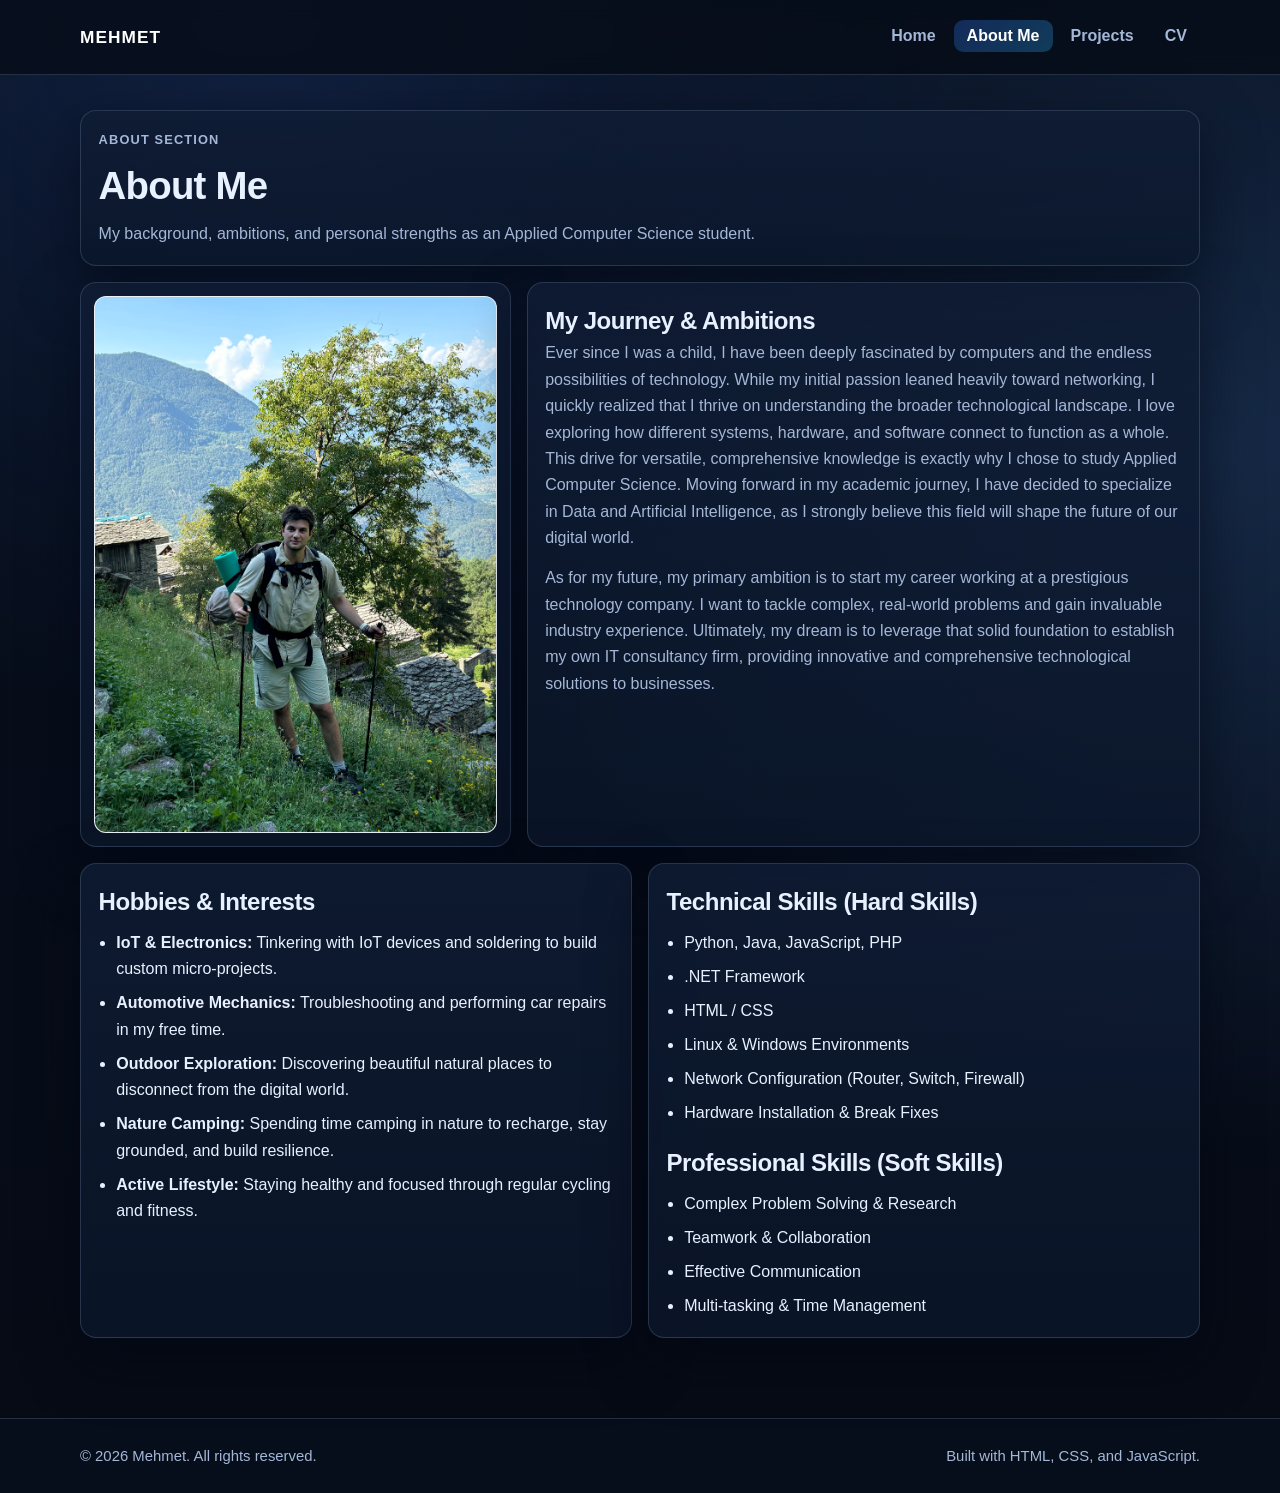
==== about.html @ eebfcbcb "additional project 2 added" ====
<!doctype html>
<html lang="en">
  <head>
    <meta charset="UTF-8" />
    <meta name="viewport" content="width=device-width, initial-scale=1.0" />
    <title>Mehmet | About Me</title>
    <meta name="description" content="About Mehmet, ambitions, hobbies, and skills." />
    <style>
      html,
      body {
        margin: 0;
        background: #060b16;
        color: #e8f1ff;
      }
    </style>
    <link rel="stylesheet" href="css/style.css" />
  </head>
  <body data-page="about">
    <header class="site-header">
      <nav class="nav container" aria-label="Primary navigation">
        <a class="brand" href="index.html">Mehmet</a>
        <button class="menu-toggle" type="button" aria-expanded="false" aria-controls="nav-links">
          Menu
        </button>
        <ul class="nav-links" id="nav-links">
          <li><a href="index.html">Home</a></li>
          <li><a class="active" href="about.html">About Me</a></li>
          <li><a href="projects.html">Projects</a></li>
          <li><a href="cv.html">CV</a></li>
        </ul>
      </nav>
    </header>

    <main class="container page-section">
      <section class="page-hero">
        <p class="section-kicker">About Section</p>
        <h1>About Me</h1>
        <p>
          My background, ambitions, and personal strengths as an Applied Computer Science student.
        </p>
      </section>

      <section class="about-layout">
        <div class="portrait-card">
          <img src="assets/images/test.png" alt="Professional portrait placeholder" />
        </div>
        <div class="story-card">
          <h2>My Journey & Ambitions</h2>
          <p>
            Ever since I was a child, I have been deeply fascinated by computers and the endless
            possibilities of technology. While my initial passion leaned heavily toward networking, I
            quickly realized that I thrive on understanding the broader technological landscape. I
            love exploring how different systems, hardware, and software connect to function as a
            whole. This drive for versatile, comprehensive knowledge is exactly why I chose to study
            Applied Computer Science. Moving forward in my academic journey, I have decided to
            specialize in Data and Artificial Intelligence, as I strongly believe this field will
            shape the future of our digital world.
          </p>
          <p>
            As for my future, my primary ambition is to start my career working at a prestigious
            technology company. I want to tackle complex, real-world problems and gain invaluable
            industry experience. Ultimately, my dream is to leverage that solid foundation to
            establish my own IT consultancy firm, providing innovative and comprehensive
            technological solutions to businesses.
          </p>
        </div>
      </section>

      <section class="split-grid">
        <article class="panel">
          <h2>Hobbies & Interests</h2>
          <ul class="clean-list">
            <li><strong>IoT & Electronics:</strong> Tinkering with IoT devices and soldering to build custom micro-projects.</li>
            <li><strong>Automotive Mechanics:</strong> Troubleshooting and performing car repairs in my free time.</li>
            <li><strong>Outdoor Exploration:</strong> Discovering beautiful natural places to disconnect from the digital world.</li>
            <li><strong>Nature Camping:</strong> Spending time camping in nature to recharge, stay grounded, and build resilience.</li>
            <li><strong>Active Lifestyle:</strong> Staying healthy and focused through regular cycling and fitness.</li>
          </ul>
        </article>

        <article class="panel">
          <h2>Technical Skills (Hard Skills)</h2>
          <ul class="clean-list">
            <li>Python, Java, JavaScript, PHP</li>
            <li>.NET Framework</li>
            <li>HTML / CSS</li>
            <li>Linux & Windows Environments</li>
            <li>Network Configuration (Router, Switch, Firewall)</li>
            <li>Hardware Installation & Break Fixes</li>
          </ul>
          <h2 class="subheading">Professional Skills (Soft Skills)</h2>
          <ul class="clean-list">
            <li>Complex Problem Solving & Research</li>
            <li>Teamwork & Collaboration</li>
            <li>Effective Communication</li>
            <li>Multi-tasking & Time Management</li>
          </ul>
        </article>
      </section>
    </main>

    <footer class="site-footer">
      <div class="container footer-content">
        <p>&copy; 2026 Mehmet. All rights reserved.</p>
        <p>Built with HTML, CSS, and JavaScript.</p>
      </div>
    </footer>

    <script src="js/script.js"></script>
  </body>
</html>
---- css/style.css ----
:root {
  --bg: #060b16;
  --bg-soft: #0a1326;
  --surface: #0e1a33;
  --surface-alt: #132747;
  --surface-elevated: #162d54;
  --text: #e8f1ff;
  --muted: #a5b7d7;
  --primary: #70a7ff;
  --primary-strong: #4d88eb;
  --secondary: #73d4ff;
  --line: #9fb7dd33;
  --line-strong: #b6cbeb5c;
  --shadow: 0 22px 56px #02071399;
}

* {
  box-sizing: border-box;
}

html,
body {
  margin: 0;
  padding: 0;
}

body {
  min-height: 100vh;
  font-family: "Segoe UI", "Inter", "SF Pro Text", Arial, sans-serif;
  color: var(--text);
  background-color: #060b16;
  background-image:
    radial-gradient(circle at 20% 0%, #1d387070 0%, transparent 40%),
    radial-gradient(circle at 95% 30%, #2b4f826b 0%, transparent 44%),
    linear-gradient(180deg, #070f1d 0%, var(--bg) 100%);
  line-height: 1.65;
  overflow-x: hidden;
  position: relative;
}

body::before {
  content: "";
  position: fixed;
  inset: 0;
  background-image:
    linear-gradient(#8dabd90c 1px, transparent 1px),
    linear-gradient(90deg, #8dabd90c 1px, transparent 1px);
  background-size: 48px 48px;
  pointer-events: none;
  z-index: -2;
}

body::after {
  content: "";
  position: fixed;
  width: 46vw;
  aspect-ratio: 1;
  border-radius: 999px;
  left: -20vw;
  bottom: -28vw;
  background: radial-gradient(circle, #4f8fe850 0%, transparent 72%);
  filter: blur(28px);
  z-index: -1;
  pointer-events: none;
  animation: slowPulse 8s ease-in-out infinite alternate;
}

h1,
h2,
h3,
h4 {
  font-family: "Segoe UI", "Inter", "SF Pro Display", Arial, sans-serif;
  letter-spacing: -0.02em;
  margin: 0;
}

p {
  margin: 0;
}

img {
  max-width: 100%;
  display: block;
}

.container {
  width: min(1120px, 92vw);
  margin: 0 auto;
}

.site-header {
  position: sticky;
  top: 0;
  z-index: 100;
  border-bottom: 1px solid var(--line);
  background: #060b16bf;
  backdrop-filter: blur(10px);
}

.nav {
  min-height: 74px;
  display: flex;
  align-items: center;
  justify-content: space-between;
  gap: 1rem;
}

.brand {
  text-decoration: none;
  color: #fff;
  font-weight: 800;
  font-size: 1.08rem;
  letter-spacing: 0.06em;
  text-transform: uppercase;
}

.menu-toggle {
  display: none;
  border: 1px solid var(--line-strong);
  background: #0d1a31;
  color: var(--text);
  border-radius: 0.7rem;
  padding: 0.45rem 0.75rem;
  cursor: pointer;
  font-family: inherit;
}

.nav-links {
  display: flex;
  align-items: center;
  list-style: none;
  margin: 0;
  padding: 0;
  gap: 0.3rem;
}

.nav-links a {
  text-decoration: none;
  color: var(--muted);
  padding: 0.46rem 0.82rem;
  border-radius: 0.6rem;
  font-weight: 600;
  transition: color 0.2s ease, background 0.2s ease, transform 0.2s ease;
}

.nav-links a:hover,
.nav-links a:focus-visible,
.nav-links a.active {
  color: #fff;
  background: linear-gradient(135deg, #204b9f7a, #2178ad6e);
  transform: translateY(-1px);
}

.nav-switch {
  width: 2.8rem;
  height: 1.6rem;
  border-radius: 999px;
  background: #1e2e48;
  border: 1px solid #3a5070;
  flex-shrink: 0;
  position: relative;
  cursor: pointer;
}

.nav-switch span {
  position: absolute;
  top: 50%;
  left: 4px;
  transform: translateY(-50%);
  width: 1.1rem;
  height: 1.1rem;
  border-radius: 50%;
  background: #6a8ab0;
}

.hero {
  height: calc(100svh - 74px);
  min-height: calc(100svh - 74px);
  padding: 2.2rem 0 1.4rem;
  display: grid;
  grid-template-columns: minmax(0, 1fr) minmax(0, 1fr);
  gap: 2rem;
  align-items: center;
}

.eyebrow {
  display: inline-block;
  margin: 0 0 0.5rem;
  font-size: clamp(1.6rem, 3vw, 2.8rem);
  letter-spacing: -0.01em;
  font-family: "Segoe UI", "Inter", "SF Pro Display", Arial, sans-serif;
  font-weight: 700;
  color: #d9e6ff;
}

.hero-im {
  margin: 0.4rem 0 0.2rem;
  font-size: clamp(1rem, 1.5vw, 1.4rem);
  color: #d9e6ff;
  font-weight: 500;
}

.hero-title {
  margin: 0;
  max-width: 18ch;
  font-size: clamp(2.4rem, 5vw, 4.8rem);
  line-height: 1.05;
  color: #edf4ff;
}

.hero-tagline {
  margin-top: 0.6rem;
  color: #bdcbe5;
  font-style: italic;
  font-size: clamp(1.02rem, 1.55vw, 1.48rem);
}

.hero-intro {
  max-width: 56ch;
  color: var(--muted);
  font-size: clamp(0.96rem, 1vw, 1.02rem);
  margin-top: 0.92rem;
}

.hero-actions {
  display: flex;
  align-items: center;
  gap: 0.7rem;
  margin-top: 1.25rem;
  flex-wrap: wrap;
}

.btn {
  display: inline-block;
  text-decoration: none;
  border-radius: 999px;
  padding: 0.74rem 1.2rem;
  font-weight: 800;
  background: linear-gradient(120deg, #1d4b86, var(--primary-strong));
  color: #fff;
  border: 1px solid #7ca7f54d;
  transition: transform 0.2s ease, box-shadow 0.2s ease, background 0.2s ease;
}

.btn:hover {
  transform: translateY(-2px);
  box-shadow: 0 14px 28px #123a7b63;
}

.btn-ghost {
  background: #1a2433a3;
  color: #cfe0ff;
  border-color: #8ea4c950;
}

.hero-media {
  position: relative;
  min-height: 470px;
  display: grid;
  place-items: center;
}

.hero-circle-wrap {
  display: grid;
  place-items: center;
  gap: 1.3rem;
}

.hero-circle {
  width: min(32vw, 420px);
  aspect-ratio: 1;
  border-radius: 50%;
  background: #d8dce3;
  display: grid;
  place-items: center;
  overflow: hidden;
  box-shadow: 0 24px 54px #0207138a;
  border: 1px solid #dfe8f550;
}

.hero-portrait {
  width: 100%;
  height: 100%;
  object-fit: cover;
  object-position: center center;
  border-radius: 50%;
  filter: grayscale(1) contrast(1.05);
}

.hero-socials {
  display: flex;
  flex-wrap: wrap;
  justify-content: center;
  gap: 0.52rem;
}

.social-btn {
  width: 2.7rem;
  height: 2.7rem;
  border-radius: 50%;
  border: 1px solid #a4bddf66;
  display: grid;
  place-items: center;
  text-decoration: none;
  color: #f2f6ff;
  font-weight: 700;
  text-transform: lowercase;
  background: #101e34cc;
  transition: transform 0.2s ease, border-color 0.2s ease, background 0.2s ease;
}

.social-btn:hover {
  transform: translateY(-2px);
  border-color: #d2e3ff;
  background: #163058;
}

.showcase-card {
  width: min(100%, 560px);
  padding: 1.1rem;
  border-radius: 1.2rem;
  border: 1px solid var(--line-strong);
  background: linear-gradient(150deg, #152b4d 0%, #11223f 45%, #0c1a33 100%);
  box-shadow: var(--shadow);
  position: relative;
  overflow: hidden;
}

.showcase-card::after {
  content: "";
  position: absolute;
  width: 220px;
  height: 220px;
  right: -80px;
  top: -90px;
  border-radius: 999px;
  background: radial-gradient(circle, #74b8ff4f 0%, transparent 72%);
  pointer-events: none;
}

.showcase-top {
  display: grid;
  grid-template-columns: 112px 1fr;
  gap: 0.85rem;
  align-items: center;
}

.showcase-avatar {
  width: 112px;
  height: 112px;
  object-fit: cover;
  border-radius: 0.85rem;
  border: 1px solid var(--line-strong);
}

.mini-label {
  font-size: 0.76rem;
  text-transform: uppercase;
  letter-spacing: 0.08em;
  color: #9bc0ff;
  font-weight: 700;
}

.showcase-top h2 {
  font-size: clamp(1.25rem, 2.2vw, 1.8rem);
}

.showcase-meta {
  color: #9fb8da;
  font-size: 0.92rem;
}

.showcase-copy {
  color: var(--muted);
  margin-top: 0.9rem;
}

.tech-pills {
  display: flex;
  flex-wrap: wrap;
  gap: 0.45rem;
  margin-top: 0.9rem;
}

.tech-pill {
  border: 1px solid var(--line-strong);
  border-radius: 999px;
  padding: 0.3rem 0.62rem;
  background: #0e1f3b;
  font-size: 0.85rem;
  color: #d5e5ff;
}

.floating-note {
  position: absolute;
  border-radius: 999px;
  padding: 0.35rem 0.7rem;
  border: 1px solid var(--line-strong);
  background: #11203acf;
  color: #c8defe;
  font-size: 0.82rem;
  backdrop-filter: blur(6px);
}

.note-a {
  top: 11%;
  left: -2%;
  animation: floatA 5s ease-in-out infinite;
}

.note-b {
  right: 2%;
  bottom: 19%;
  animation: floatB 4.5s ease-in-out infinite;
}

.note-c {
  left: 14%;
  bottom: 5%;
  animation: floatC 6s ease-in-out infinite;
}

.quick-info,
.split-grid {
  display: grid;
  grid-template-columns: repeat(2, minmax(0, 1fr));
  gap: 1rem;
  margin-bottom: 2rem;
}

.page-section {
  padding: 2.2rem 0 3rem;
}

.page-hero,
.panel,
.project-tile,
.project-detail,
.portrait-card,
.story-card,
.cv-frame-wrap {
  border: 1px solid var(--line);
  border-radius: 1rem;
  background: linear-gradient(180deg, #0f1c34d9 0%, #0b172bc4 100%);
  box-shadow: var(--shadow);
}

.page-hero,
.panel,
.project-tile,
.project-detail,
.story-card {
  padding: 1.1rem;
}

.page-hero {
  margin-bottom: 1rem;
}

.page-hero h1 {
  font-size: clamp(1.9rem, 3vw, 2.7rem);
  margin: 0.25rem 0;
}

.section-kicker {
  margin: 0;
  color: #92bcff;
  font-size: 0.8rem;
  text-transform: uppercase;
  letter-spacing: 0.09em;
  font-weight: 700;
}

.page-hero p,
.panel p,
.story-card p,
.project-tile p,
.project-detail p {
  color: var(--muted);
}

.story-card p + p {
  margin-top: 0.85rem;
}

.about-layout {
  display: grid;
  grid-template-columns: 0.78fr 1.22fr;
  gap: 1rem;
  margin-bottom: 1rem;
}

.portrait-card {
  padding: 0.8rem;
}

.portrait-card img {
  border-radius: 0.75rem;
  border: 1px solid var(--line);
  background: #fff;
}

.clean-list {
  margin: 0.55rem 0 0;
  padding-left: 1.1rem;
}

.clean-list li + li {
  margin-top: 0.48rem;
}

.chip-wrap {
  display: flex;
  flex-wrap: wrap;
  gap: 0.45rem;
}

.chip {
  border-radius: 999px;
  border: 1px solid var(--line-strong);
  padding: 0.34rem 0.68rem;
  font-size: 0.88rem;
  color: #d6e6ff;
  background: #0f1e38;
}

.subheading {
  margin-top: 1rem;
  margin-bottom: 0.5rem;
}

.projects-grid {
  display: grid;
  grid-template-columns: repeat(2, minmax(0, 1fr));
  gap: 0.9rem;
}

.project-tile {
  display: block;
  text-align: left;
  cursor: pointer;
  font-family: inherit;
  color: var(--text);
  text-decoration: none;
  position: relative;
  overflow: hidden;
  transition: transform 0.24s ease, border-color 0.24s ease;
}

.project-tile::after {
  content: "";
  position: absolute;
  width: 180px;
  height: 180px;
  border-radius: 50%;
  right: -60px;
  top: -80px;
  background: radial-gradient(circle, #6faaff3b 0%, transparent 70%);
}

.project-tile:hover {
  transform: translateY(-3px);
  border-color: #7daefa8f;
}

.project-tile h2 {
  margin: 0.35rem 0 0.3rem;
}

.tile-kicker {
  font-size: 0.75rem;
  text-transform: uppercase;
  letter-spacing: 0.08em;
  color: #9fc3ff;
  font-weight: 700;
}

.detail-host {
  margin-top: 1rem;
}

.detail-head {
  display: flex;
  align-items: center;
  justify-content: space-between;
  gap: 0.8rem;
}

.close-btn {
  border: 1px solid var(--line-strong);
  background: #0f1f3a;
  color: var(--text);
  border-radius: 0.64rem;
  padding: 0.42rem 0.74rem;
  cursor: pointer;
}

.detail-media {
  display: grid;
  grid-template-columns: repeat(2, minmax(0, 1fr));
  gap: 0.8rem;
  margin: 0.85rem 0;
}

.detail-media img {
  width: 100%;
  height: auto;
  border-radius: 0.75rem;
  border: 1px solid #d7dfeb;
  background: #fff;
}

.diagram-grid {
  display: grid;
  grid-template-columns: repeat(2, minmax(0, 1fr));
  gap: 0.9rem;
  margin-top: 0.85rem;
}

.diagram-card {
  margin: 0;
  padding: 0.6rem;
  border: 1px solid var(--line);
  border-radius: 0.9rem;
  background: linear-gradient(180deg, #101d35 0%, #0a162b 100%);
}

.diagram-card figcaption {
  font-size: 0.86rem;
  color: #bcd2f2;
  margin-bottom: 0.5rem;
}

.diagram-link {
  display: block;
  position: relative;
  overflow: hidden;
  background: #ffffff;
  border: 1px solid #c9d5e7;
  border-radius: 0.72rem;
  text-decoration: none;
  transition: transform 0.2s ease, box-shadow 0.2s ease;
}

.diagram-link img {
  width: 100%;
  height: 100%;
  object-fit: contain;
  object-position: top center;
  background: #fff;
}

.diagram-link-tall {
  height: min(62vh, 760px);
}

.diagram-link-wide {
  height: min(36vh, 420px);
}

.diagram-zoom {
  position: absolute;
  right: 0.5rem;
  bottom: 0.5rem;
  font-size: 0.76rem;
  color: #ecf3ff;
  background: #0f2345d1;
  border: 1px solid #7ca1d857;
  border-radius: 999px;
  padding: 0.24rem 0.56rem;
}

.diagram-link:hover {
  transform: translateY(-2px);
  box-shadow: 0 12px 24px #0a1a3050;
}

.embed-placeholder {
  border: 1px dashed var(--line-strong);
  border-radius: 0.75rem;
  min-height: 190px;
  display: grid;
  place-items: center;
  text-align: center;
  padding: 0.7rem;
  color: var(--muted);
  background: #0c1930;
}

.cv-frame-wrap {
  margin-top: 1rem;
  padding: 0.65rem;
}

.cv-frame {
  width: 100%;
  min-height: 74vh;
  border-radius: 0.8rem;
  border: 1px solid var(--line);
  background: #fff;
}

.site-footer {
  border-top: 1px solid var(--line);
  background: #070f1dd8;
}

.footer-content {
  min-height: 74px;
  display: flex;
  align-items: center;
  justify-content: space-between;
  gap: 1rem;
}

.footer-content p {
  color: var(--muted);
  font-size: 0.93rem;
  margin: 0;
}

.reveal {
  opacity: 0;
  transform: translateY(16px);
}

.reveal.is-visible {
  opacity: 1;
  transform: translateY(0);
  transition: opacity 0.65s ease, transform 0.65s ease;
}

@keyframes floatA {
  0%,
  100% {
    transform: translateY(0);
  }
  50% {
    transform: translateY(-12px);
  }
}

@keyframes floatB {
  0%,
  100% {
    transform: translateY(0);
  }
  50% {
    transform: translateY(10px);
  }
}

@keyframes floatC {
  0%,
  100% {
    transform: translateX(0);
  }
  50% {
    transform: translateX(8px);
  }
}

@keyframes slowPulse {
  0% {
    transform: scale(1);
  }
  100% {
    transform: scale(1.1);
  }
}

@media (max-width: 980px) {
  .hero,
  .quick-info,
  .split-grid,
  .about-layout,
  .projects-grid,
  .detail-media {
    grid-template-columns: 1fr;
  }

  .hero {
    min-height: auto;
    height: auto;
    padding-top: 2.8rem;
    gap: 1.1rem;
  }

  .hero-media {
    min-height: 420px;
  }

  .hero-title {
    font-size: clamp(2.4rem, 9vw, 4rem);
  }

  .hero-circle {
    width: min(65vw, 380px);
  }

  .floating-note {
    font-size: 0.76rem;
  }

  .menu-toggle {
    display: inline-block;
  }

  .nav-links {
    position: absolute;
    top: 74px;
    left: 0;
    right: 0;
    padding: 0.6rem 4vw 0.9rem;
    background: #091226f7;
    border-bottom: 1px solid var(--line);
    flex-direction: column;
    align-items: flex-start;
    display: none;
  }

  .nav-links.open {
    display: flex;
  }

  .footer-content {
    text-align: center;
    flex-direction: column;
    justify-content: center;
    padding: 0.75rem 0;
  }

  .diagram-grid {
    grid-template-columns: 1fr;
  }

  .diagram-link-tall {
    height: min(58vh, 640px);
  }

  .diagram-link-wide {
    height: min(42vh, 360px);
  }
}

@media (max-width: 560px) {
  .eyebrow {
    font-size: clamp(1.22rem, 7vw, 1.8rem);
  }

  .hero-title {
    font-size: clamp(2rem, 11vw, 3.5rem);
  }

  .hero-circle {
    width: min(75vw, 300px);
  }

  .social-btn {
    width: 2.8rem;
    height: 2.8rem;
  }

  .floating-note {
    display: none;
  }
}

@media (prefers-reduced-motion: reduce) {
  *,
  *::before,
  *::after {
    animation: none !important;
    transition: none !important;
    scroll-behavior: auto !important;
  }
}
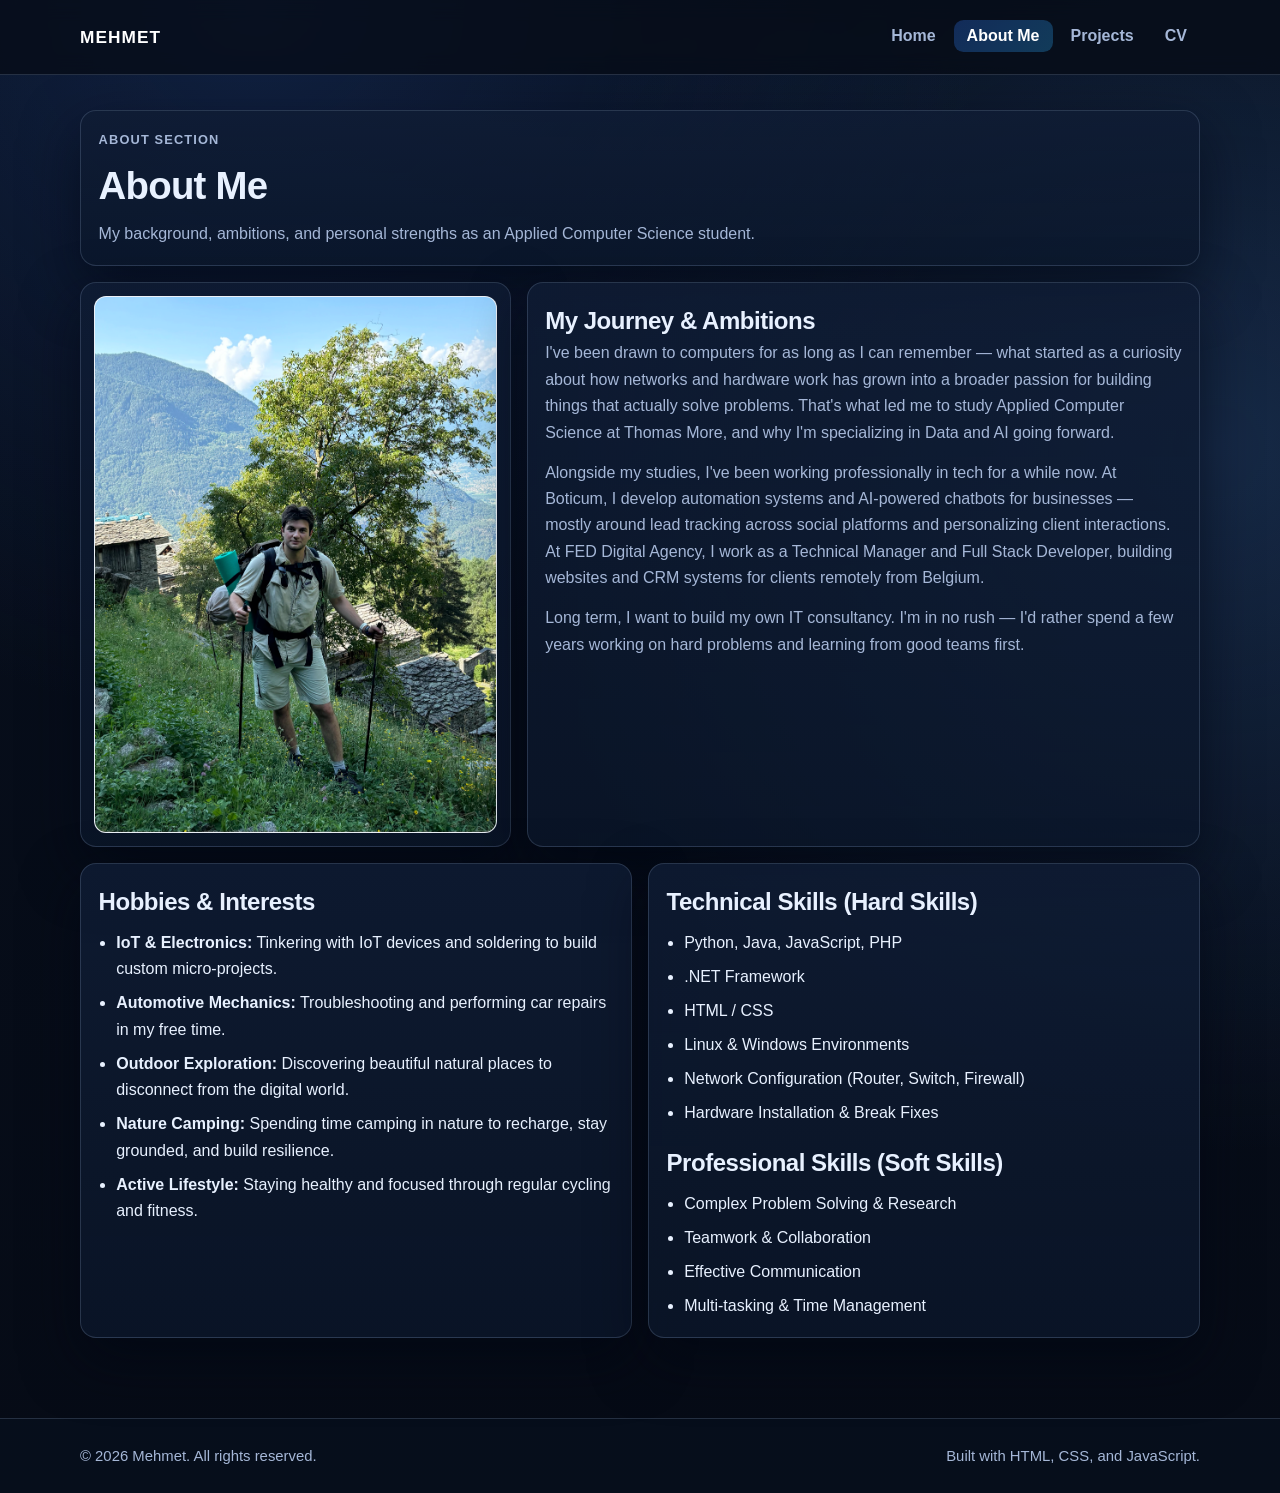
==== commit 68328338: "about me updated" ====
--- a/about.html
+++ b/about.html
@@ -47,21 +47,21 @@
         <div class="story-card">
           <h2>My Journey & Ambitions</h2>
           <p>
-            Ever since I was a child, I have been deeply fascinated by computers and the endless
-            possibilities of technology. While my initial passion leaned heavily toward networking, I
-            quickly realized that I thrive on understanding the broader technological landscape. I
-            love exploring how different systems, hardware, and software connect to function as a
-            whole. This drive for versatile, comprehensive knowledge is exactly why I chose to study
-            Applied Computer Science. Moving forward in my academic journey, I have decided to
-            specialize in Data and Artificial Intelligence, as I strongly believe this field will
-            shape the future of our digital world.
+            I've been drawn to computers for as long as I can remember — what started as a curiosity
+            about how networks and hardware work has grown into a broader passion for building things
+            that actually solve problems. That's what led me to study Applied Computer Science at
+            Thomas More, and why I'm specializing in Data and AI going forward.
           </p>
           <p>
-            As for my future, my primary ambition is to start my career working at a prestigious
-            technology company. I want to tackle complex, real-world problems and gain invaluable
-            industry experience. Ultimately, my dream is to leverage that solid foundation to
-            establish my own IT consultancy firm, providing innovative and comprehensive
-            technological solutions to businesses.
+            Alongside my studies, I've been working professionally in tech for a while now. At
+            Boticum, I develop automation systems and AI-powered chatbots for businesses — mostly
+            around lead tracking across social platforms and personalizing client interactions. At
+            FED Digital Agency, I work as a Technical Manager and Full Stack Developer, building
+            websites and CRM systems for clients remotely from Belgium.
+          </p>
+          <p>
+            Long term, I want to build my own IT consultancy. I'm in no rush — I'd rather spend a
+            few years working on hard problems and learning from good teams first.
           </p>
         </div>
       </section>
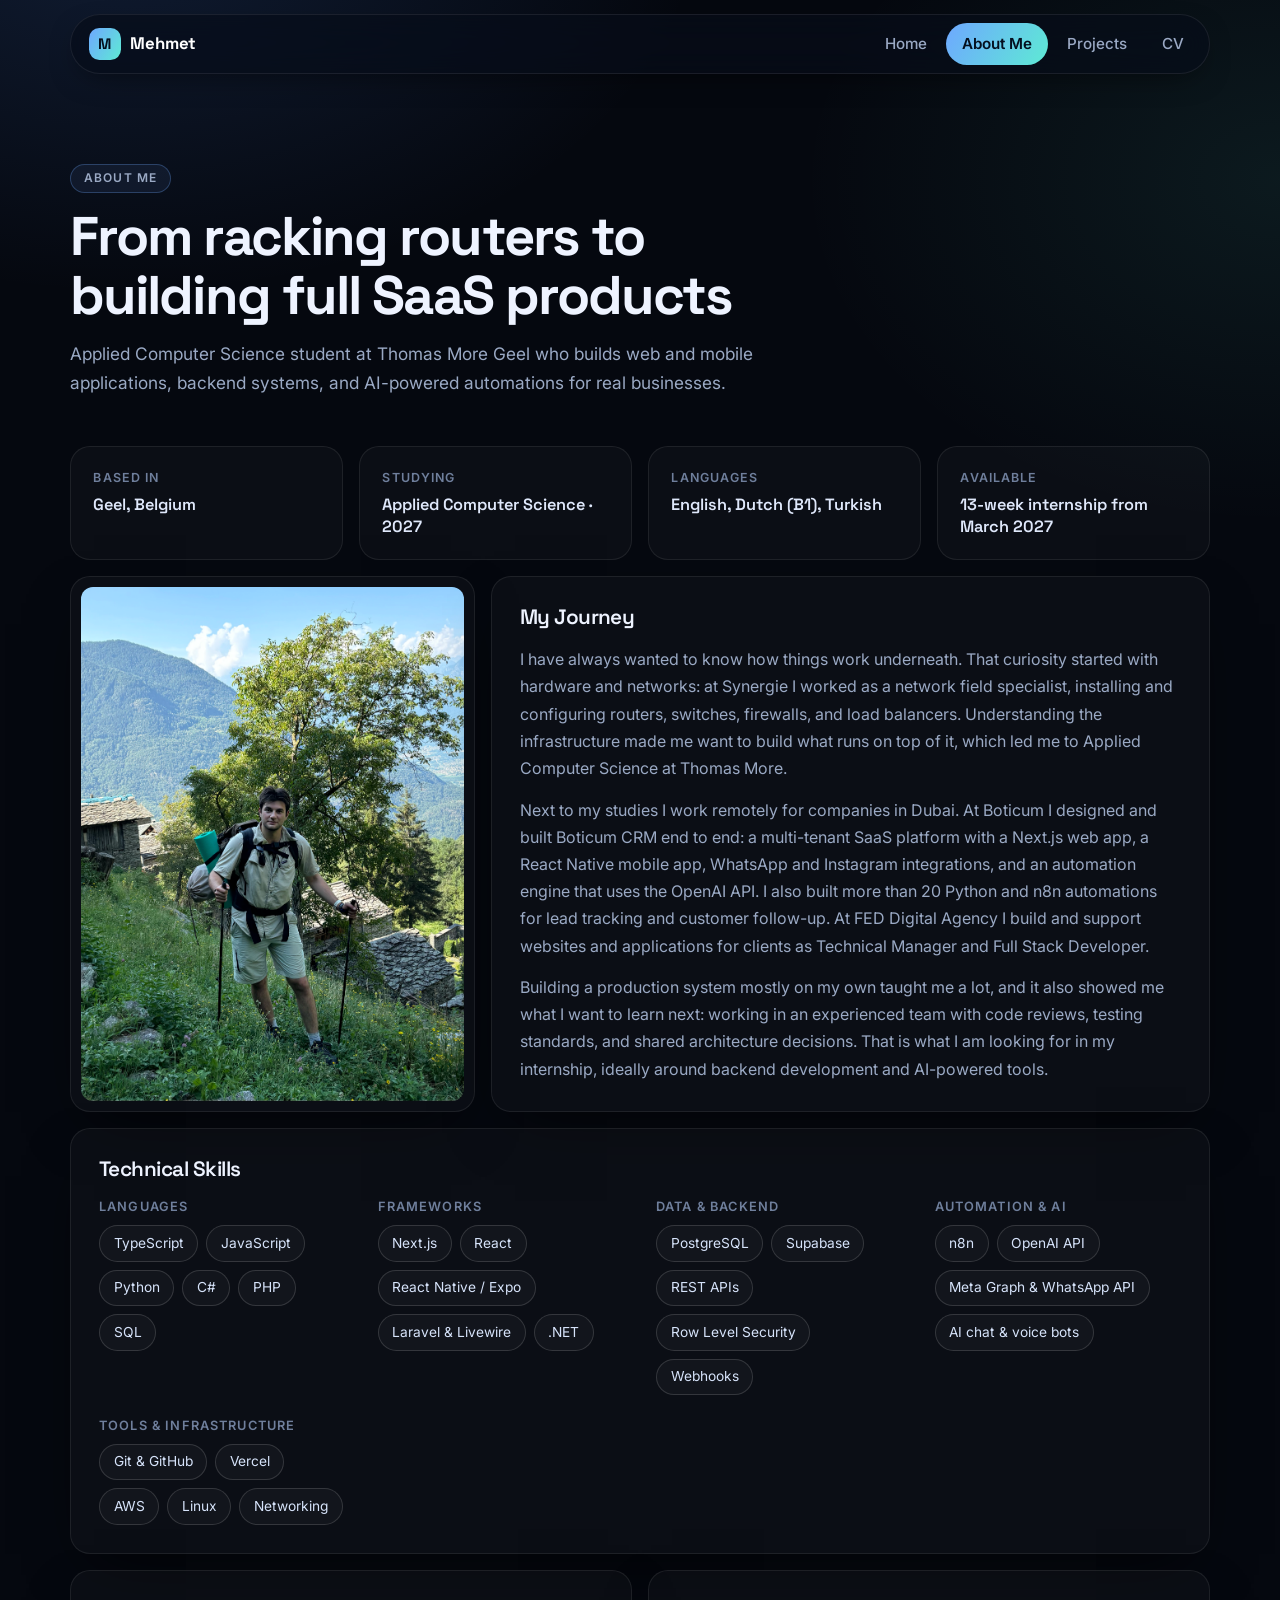
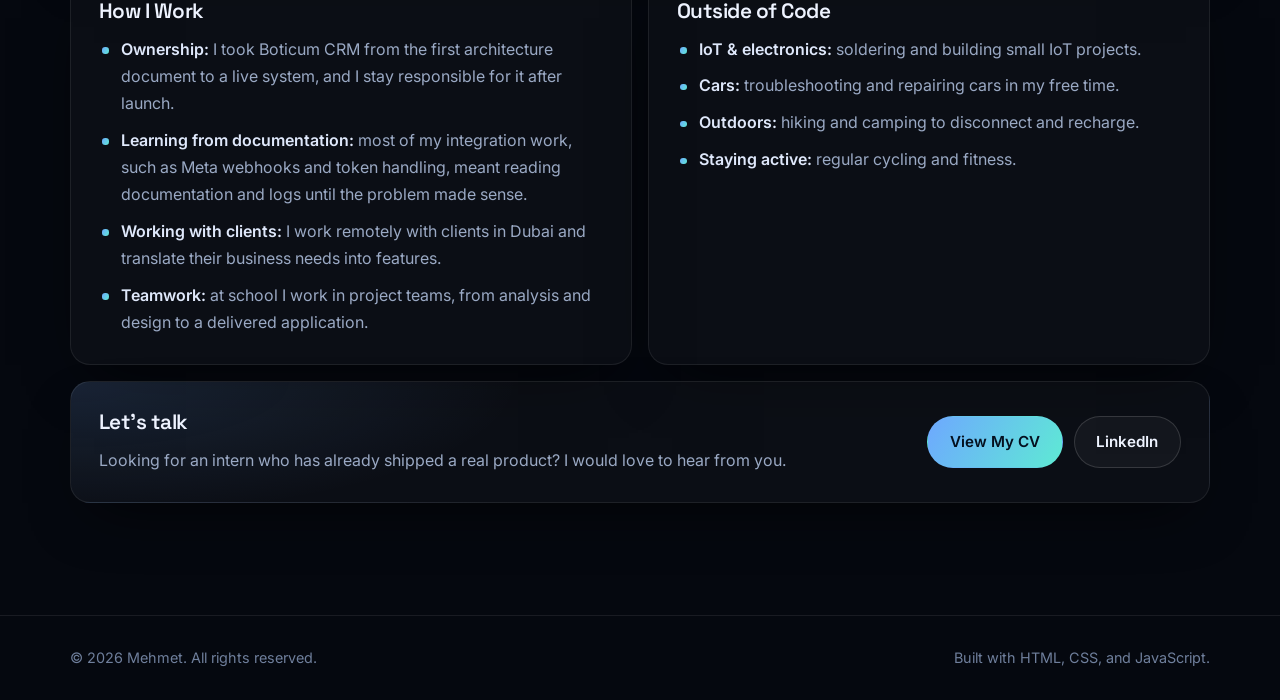
==== commit f8c61f1b: "Modernize site design, rewrite About and Home copy, update CV Co-Authored-By: Claude Opus 5.5 <norep" ====
--- a/about.html
+++ b/about.html
@@ -4,7 +4,7 @@
     <meta charset="UTF-8" />
     <meta name="viewport" content="width=device-width, initial-scale=1.0" />
     <title>Mehmet | About Me</title>
-    <meta name="description" content="About Mehmet, ambitions, hobbies, and skills." />
+    <meta name="description" content="About Mehmet Görmez: background, work experience, technical skills, and what I am looking for in an internship." />
     <style>
       html,
       body {
@@ -13,6 +13,12 @@
         color: #e8f1ff;
       }
     </style>
+    <link rel="preconnect" href="https://fonts.googleapis.com" />
+    <link rel="preconnect" href="https://fonts.gstatic.com" crossorigin />
+    <link
+      rel="stylesheet"
+      href="https://fonts.googleapis.com/css2?family=Inter:wght@400;500;600;700&family=Space+Grotesk:wght@500;600;700&display=swap"
+    />
     <link rel="stylesheet" href="css/style.css" />
   </head>
   <body data-page="about">
@@ -33,69 +39,159 @@
 
     <main class="container page-section">
       <section class="page-hero">
-        <p class="section-kicker">About Section</p>
-        <h1>About Me</h1>
+        <p class="section-kicker">About Me</p>
+        <h1>From racking routers to building full SaaS products</h1>
         <p>
-          My background, ambitions, and personal strengths as an Applied Computer Science student.
+          Applied Computer Science student at Thomas More Geel who builds web and mobile
+          applications, backend systems, and AI-powered automations for real businesses.
         </p>
+      </section>
+
+      <section class="fact-grid" aria-label="At a glance">
+        <div class="fact"><span>Based in</span><strong>Geel, Belgium</strong></div>
+        <div class="fact"><span>Studying</span><strong>Applied Computer Science · 2027</strong></div>
+        <div class="fact"><span>Languages</span><strong>English, Dutch (B1), Turkish</strong></div>
+        <div class="fact"><span>Available</span><strong>13-week internship from March 2027</strong></div>
       </section>
 
       <section class="about-layout">
         <div class="portrait-card">
-          <img src="assets/images/test.png" alt="Professional portrait placeholder" />
+          <img src="assets/images/test.png" alt="Mehmet Görmez hiking in the mountains" />
         </div>
         <div class="story-card">
-          <h2>My Journey & Ambitions</h2>
+          <h2>My Journey</h2>
           <p>
-            I've been drawn to computers for as long as I can remember — what started as a curiosity
-            about how networks and hardware work has grown into a broader passion for building things
-            that actually solve problems. That's what led me to study Applied Computer Science at
-            Thomas More, and why I'm specializing in Data and AI going forward.
+            I have always wanted to know how things work underneath. That curiosity started with
+            hardware and networks: at Synergie I worked as a network field specialist, installing
+            and configuring routers, switches, firewalls, and load balancers. Understanding the
+            infrastructure made me want to build what runs on top of it, which led me to Applied
+            Computer Science at Thomas More.
           </p>
           <p>
-            Alongside my studies, I've been working professionally in tech for a while now. At
-            Boticum, I develop automation systems and AI-powered chatbots for businesses — mostly
-            around lead tracking across social platforms and personalizing client interactions. At
-            FED Digital Agency, I work as a Technical Manager and Full Stack Developer, building
-            websites and CRM systems for clients remotely from Belgium.
+            Next to my studies I work remotely for companies in Dubai. At Boticum I designed and
+            built Boticum CRM end to end: a multi-tenant SaaS platform with a Next.js web app, a
+            React Native mobile app, WhatsApp and Instagram integrations, and an automation engine
+            that uses the OpenAI API. I also built more than 20 Python and n8n automations for lead
+            tracking and customer follow-up. At FED Digital Agency I build and support websites and
+            applications for clients as Technical Manager and Full Stack Developer.
           </p>
           <p>
-            Long term, I want to build my own IT consultancy. I'm in no rush — I'd rather spend a
-            few years working on hard problems and learning from good teams first.
+            Building a production system mostly on my own taught me a lot, and it also showed me
+            what I want to learn next: working in an experienced team with code reviews, testing
+            standards, and shared architecture decisions. That is what I am looking for in my
+            internship, ideally around backend development and AI-powered tools.
           </p>
+        </div>
+      </section>
+
+      <section class="panel">
+        <h2>Technical Skills</h2>
+        <div class="skill-groups">
+          <div>
+            <h3>Languages</h3>
+            <div class="chip-wrap">
+              <span class="chip">TypeScript</span>
+              <span class="chip">JavaScript</span>
+              <span class="chip">Python</span>
+              <span class="chip">C#</span>
+              <span class="chip">PHP</span>
+              <span class="chip">SQL</span>
+            </div>
+          </div>
+          <div>
+            <h3>Frameworks</h3>
+            <div class="chip-wrap">
+              <span class="chip">Next.js</span>
+              <span class="chip">React</span>
+              <span class="chip">React Native / Expo</span>
+              <span class="chip">Laravel &amp; Livewire</span>
+              <span class="chip">.NET</span>
+            </div>
+          </div>
+          <div>
+            <h3>Data &amp; Backend</h3>
+            <div class="chip-wrap">
+              <span class="chip">PostgreSQL</span>
+              <span class="chip">Supabase</span>
+              <span class="chip">REST APIs</span>
+              <span class="chip">Row Level Security</span>
+              <span class="chip">Webhooks</span>
+            </div>
+          </div>
+          <div>
+            <h3>Automation &amp; AI</h3>
+            <div class="chip-wrap">
+              <span class="chip">n8n</span>
+              <span class="chip">OpenAI API</span>
+              <span class="chip">Meta Graph &amp; WhatsApp API</span>
+              <span class="chip">AI chat &amp; voice bots</span>
+            </div>
+          </div>
+          <div>
+            <h3>Tools &amp; Infrastructure</h3>
+            <div class="chip-wrap">
+              <span class="chip">Git &amp; GitHub</span>
+              <span class="chip">Vercel</span>
+              <span class="chip">AWS</span>
+              <span class="chip">Linux</span>
+              <span class="chip">Networking</span>
+            </div>
+          </div>
         </div>
       </section>
 
       <section class="split-grid">
         <article class="panel">
-          <h2>Hobbies & Interests</h2>
+          <h2>How I Work</h2>
           <ul class="clean-list">
-            <li><strong>IoT & Electronics:</strong> Tinkering with IoT devices and soldering to build custom micro-projects.</li>
-            <li><strong>Automotive Mechanics:</strong> Troubleshooting and performing car repairs in my free time.</li>
-            <li><strong>Outdoor Exploration:</strong> Discovering beautiful natural places to disconnect from the digital world.</li>
-            <li><strong>Nature Camping:</strong> Spending time camping in nature to recharge, stay grounded, and build resilience.</li>
-            <li><strong>Active Lifestyle:</strong> Staying healthy and focused through regular cycling and fitness.</li>
+            <li>
+              <strong>Ownership:</strong> I took Boticum CRM from the first architecture document
+              to a live system, and I stay responsible for it after launch.
+            </li>
+            <li>
+              <strong>Learning from documentation:</strong> most of my integration work, such as
+              Meta webhooks and token handling, meant reading documentation and logs until the
+              problem made sense.
+            </li>
+            <li>
+              <strong>Working with clients:</strong> I work remotely with clients in Dubai and
+              translate their business needs into features.
+            </li>
+            <li>
+              <strong>Teamwork:</strong> at school I work in project teams, from analysis and
+              design to a delivered application.
+            </li>
           </ul>
         </article>
 
         <article class="panel">
-          <h2>Technical Skills (Hard Skills)</h2>
+          <h2>Outside of Code</h2>
           <ul class="clean-list">
-            <li>Python, Java, JavaScript, PHP</li>
-            <li>.NET Framework</li>
-            <li>HTML / CSS</li>
-            <li>Linux & Windows Environments</li>
-            <li>Network Configuration (Router, Switch, Firewall)</li>
-            <li>Hardware Installation & Break Fixes</li>
-          </ul>
-          <h2 class="subheading">Professional Skills (Soft Skills)</h2>
-          <ul class="clean-list">
-            <li>Complex Problem Solving & Research</li>
-            <li>Teamwork & Collaboration</li>
-            <li>Effective Communication</li>
-            <li>Multi-tasking & Time Management</li>
+            <li>
+              <strong>IoT &amp; electronics:</strong> soldering and building small IoT projects.
+            </li>
+            <li>
+              <strong>Cars:</strong> troubleshooting and repairing cars in my free time.
+            </li>
+            <li>
+              <strong>Outdoors:</strong> hiking and camping to disconnect and recharge.
+            </li>
+            <li>
+              <strong>Staying active:</strong> regular cycling and fitness.
+            </li>
           </ul>
         </article>
+      </section>
+
+      <section class="panel cta-panel">
+        <div>
+          <h2>Let's talk</h2>
+          <p>Looking for an intern who has already shipped a real product? I would love to hear from you.</p>
+        </div>
+        <div class="hero-actions">
+          <a class="btn" href="cv.html">View My CV</a>
+          <a class="btn btn-ghost" href="https://www.linkedin.com/in/mehmet-gormez" target="_blank" rel="noopener noreferrer">LinkedIn</a>
+        </div>
       </section>
     </main>
 
--- a/css/style.css
+++ b/css/style.css
@@ -1,21 +1,31 @@
 :root {
-  --bg: #060b16;
-  --bg-soft: #0a1326;
-  --surface: #0e1a33;
-  --surface-alt: #132747;
-  --surface-elevated: #162d54;
-  --text: #e8f1ff;
-  --muted: #a5b7d7;
-  --primary: #70a7ff;
-  --primary-strong: #4d88eb;
-  --secondary: #73d4ff;
-  --line: #9fb7dd33;
-  --line-strong: #b6cbeb5c;
-  --shadow: 0 22px 56px #02071399;
+  --bg: #05080f;
+  --surface: #0b1220;
+  --surface-2: #0f1829;
+  --card: rgba(255, 255, 255, 0.028);
+  --card-hover: rgba(255, 255, 255, 0.045);
+  --text: #eef3ff;
+  --muted: #9aa9c4;
+  --subtle: #6f7f9c;
+  --primary: #6ea8ff;
+  --primary-strong: #4f8cf7;
+  --accent: #5eead4;
+  --success: #34d399;
+  --line: rgba(255, 255, 255, 0.08);
+  --line-strong: rgba(255, 255, 255, 0.14);
+  --gradient: linear-gradient(120deg, var(--primary) 0%, var(--accent) 100%);
+  --shadow: 0 24px 60px -24px rgba(0, 0, 0, 0.75);
+  --radius: 1.25rem;
+  --font-body: "Inter", "Segoe UI", "SF Pro Text", Arial, sans-serif;
+  --font-display: "Space Grotesk", "Inter", "Segoe UI", Arial, sans-serif;
 }
 
 * {
   box-sizing: border-box;
+}
+
+html {
+  scroll-behavior: smooth;
 }
 
 html,
@@ -26,16 +36,17 @@
 
 body {
   min-height: 100vh;
-  font-family: "Segoe UI", "Inter", "SF Pro Text", Arial, sans-serif;
+  font-family: var(--font-body);
   color: var(--text);
-  background-color: #060b16;
+  background-color: var(--bg);
   background-image:
-    radial-gradient(circle at 20% 0%, #1d387070 0%, transparent 40%),
-    radial-gradient(circle at 95% 30%, #2b4f826b 0%, transparent 44%),
-    linear-gradient(180deg, #070f1d 0%, var(--bg) 100%);
-  line-height: 1.65;
+    radial-gradient(60rem 40rem at 10% -10%, rgba(79, 140, 247, 0.16), transparent 60%),
+    radial-gradient(50rem 36rem at 100% 20%, rgba(94, 234, 212, 0.08), transparent 60%);
+  background-attachment: fixed;
+  line-height: 1.7;
   overflow-x: hidden;
   position: relative;
+  -webkit-font-smoothing: antialiased;
 }
 
 body::before {
@@ -43,39 +54,55 @@
   position: fixed;
   inset: 0;
   background-image:
-    linear-gradient(#8dabd90c 1px, transparent 1px),
-    linear-gradient(90deg, #8dabd90c 1px, transparent 1px);
-  background-size: 48px 48px;
+    linear-gradient(rgba(255, 255, 255, 0.025) 1px, transparent 1px),
+    linear-gradient(90deg, rgba(255, 255, 255, 0.025) 1px, transparent 1px);
+  background-size: 56px 56px;
+  mask-image: radial-gradient(ellipse at 50% 0%, #000 0%, transparent 70%);
+  -webkit-mask-image: radial-gradient(ellipse at 50% 0%, #000 0%, transparent 70%);
   pointer-events: none;
-  z-index: -2;
-}
-
-body::after {
-  content: "";
-  position: fixed;
-  width: 46vw;
-  aspect-ratio: 1;
-  border-radius: 999px;
-  left: -20vw;
-  bottom: -28vw;
-  background: radial-gradient(circle, #4f8fe850 0%, transparent 72%);
-  filter: blur(28px);
   z-index: -1;
-  pointer-events: none;
-  animation: slowPulse 8s ease-in-out infinite alternate;
+}
+
+::selection {
+  background: rgba(110, 168, 255, 0.35);
+  color: #fff;
 }
 
 h1,
 h2,
 h3,
 h4 {
-  font-family: "Segoe UI", "Inter", "SF Pro Display", Arial, sans-serif;
-  letter-spacing: -0.02em;
+  font-family: var(--font-display);
+  letter-spacing: -0.025em;
+  line-height: 1.2;
   margin: 0;
+}
+
+h2 {
+  font-size: 1.3rem;
+  font-weight: 600;
 }
 
 p {
   margin: 0;
+}
+
+a {
+  color: var(--primary);
+}
+
+code {
+  font-family: "JetBrains Mono", ui-monospace, SFMono-Regular, Menlo, monospace;
+  font-size: 0.86em;
+  padding: 0.1rem 0.4rem;
+  border-radius: 0.4rem;
+  background: rgba(110, 168, 255, 0.1);
+  color: #cfe0ff;
+}
+
+strong {
+  color: #dfe8fb;
+  font-weight: 600;
 }
 
 img {
@@ -84,45 +111,69 @@
 }
 
 .container {
-  width: min(1120px, 92vw);
+  width: min(1140px, calc(100% - 2rem));
   margin: 0 auto;
 }
+
+/* ---------- Header ---------- */
 
 .site-header {
   position: sticky;
   top: 0;
   z-index: 100;
-  border-bottom: 1px solid var(--line);
-  background: #060b16bf;
-  backdrop-filter: blur(10px);
+  padding: 0.85rem 0;
 }
 
 .nav {
-  min-height: 74px;
+  min-height: 60px;
   display: flex;
   align-items: center;
   justify-content: space-between;
   gap: 1rem;
+  padding: 0.45rem 0.55rem 0.45rem 1.1rem;
+  border: 1px solid var(--line);
+  border-radius: 999px;
+  background: rgba(8, 13, 24, 0.72);
+  backdrop-filter: blur(16px) saturate(140%);
+  -webkit-backdrop-filter: blur(16px) saturate(140%);
+  box-shadow: 0 10px 30px -12px rgba(0, 0, 0, 0.6);
 }
 
 .brand {
+  display: inline-flex;
+  align-items: center;
+  gap: 0.6rem;
   text-decoration: none;
   color: #fff;
-  font-weight: 800;
-  font-size: 1.08rem;
-  letter-spacing: 0.06em;
-  text-transform: uppercase;
+  font-family: var(--font-display);
+  font-weight: 700;
+  font-size: 1.05rem;
+  letter-spacing: -0.01em;
+}
+
+.brand::before {
+  content: "M";
+  display: grid;
+  place-items: center;
+  width: 2rem;
+  height: 2rem;
+  border-radius: 0.65rem;
+  background: var(--gradient);
+  color: #04101f;
+  font-size: 0.95rem;
+  font-weight: 700;
 }
 
 .menu-toggle {
   display: none;
   border: 1px solid var(--line-strong);
-  background: #0d1a31;
+  background: rgba(255, 255, 255, 0.04);
   color: var(--text);
-  border-radius: 0.7rem;
-  padding: 0.45rem 0.75rem;
+  border-radius: 999px;
+  padding: 0.5rem 1rem;
   cursor: pointer;
   font-family: inherit;
+  font-weight: 500;
 }
 
 .nav-links {
@@ -131,131 +182,175 @@
   list-style: none;
   margin: 0;
   padding: 0;
-  gap: 0.3rem;
+  gap: 0.2rem;
 }
 
 .nav-links a {
+  display: block;
   text-decoration: none;
   color: var(--muted);
-  padding: 0.46rem 0.82rem;
-  border-radius: 0.6rem;
+  padding: 0.5rem 1rem;
+  border-radius: 999px;
+  font-weight: 500;
+  font-size: 0.95rem;
+  transition: color 0.2s ease, background 0.2s ease;
+}
+
+.nav-links a:hover,
+.nav-links a:focus-visible {
+  color: #fff;
+  background: rgba(255, 255, 255, 0.06);
+}
+
+.nav-links a.active {
+  color: #04101f;
+  background: var(--gradient);
   font-weight: 600;
-  transition: color 0.2s ease, background 0.2s ease, transform 0.2s ease;
-}
-
-.nav-links a:hover,
-.nav-links a:focus-visible,
-.nav-links a.active {
-  color: #fff;
-  background: linear-gradient(135deg, #204b9f7a, #2178ad6e);
-  transform: translateY(-1px);
-}
-
-.nav-switch {
-  width: 2.8rem;
-  height: 1.6rem;
+}
+
+/* ---------- Buttons ---------- */
+
+.btn {
+  display: inline-flex;
+  align-items: center;
+  gap: 0.45rem;
+  text-decoration: none;
   border-radius: 999px;
-  background: #1e2e48;
-  border: 1px solid #3a5070;
-  flex-shrink: 0;
-  position: relative;
-  cursor: pointer;
-}
-
-.nav-switch span {
-  position: absolute;
-  top: 50%;
-  left: 4px;
-  transform: translateY(-50%);
-  width: 1.1rem;
-  height: 1.1rem;
+  padding: 0.75rem 1.35rem;
+  font-weight: 600;
+  font-size: 0.95rem;
+  background: var(--gradient);
+  color: #04101f;
+  border: 1px solid transparent;
+  transition: transform 0.2s ease, box-shadow 0.2s ease, background 0.2s ease;
+}
+
+.btn:hover {
+  transform: translateY(-2px);
+  box-shadow: 0 14px 30px -10px rgba(94, 180, 255, 0.55);
+}
+
+.btn-ghost {
+  background: rgba(255, 255, 255, 0.04);
+  color: var(--text);
+  border-color: var(--line-strong);
+}
+
+.btn-ghost:hover {
+  background: rgba(255, 255, 255, 0.08);
+  box-shadow: none;
+}
+
+/* ---------- Home hero ---------- */
+
+.hero {
+  min-height: calc(100svh - 92px);
+  padding: 2.5rem 0 2rem;
+  display: grid;
+  grid-template-columns: minmax(0, 1.15fr) minmax(0, 0.85fr);
+  gap: 3rem;
+  align-items: center;
+}
+
+.status-badge {
+  display: inline-flex;
+  align-items: center;
+  gap: 0.55rem;
+  padding: 0.4rem 0.9rem 0.4rem 0.75rem;
+  border: 1px solid rgba(52, 211, 153, 0.3);
+  border-radius: 999px;
+  background: rgba(52, 211, 153, 0.08);
+  color: #a7f3d0;
+  font-size: 0.85rem;
+  font-weight: 500;
+  margin-bottom: 1.4rem;
+}
+
+.status-badge::before {
+  content: "";
+  width: 0.5rem;
+  height: 0.5rem;
   border-radius: 50%;
-  background: #6a8ab0;
-}
-
-.hero {
-  height: calc(100svh - 74px);
-  min-height: calc(100svh - 74px);
-  padding: 2.2rem 0 1.4rem;
-  display: grid;
-  grid-template-columns: minmax(0, 1fr) minmax(0, 1fr);
-  gap: 2rem;
-  align-items: center;
+  background: var(--success);
+  box-shadow: 0 0 0 0 rgba(52, 211, 153, 0.6);
+  animation: ping 2s ease-out infinite;
 }
 
 .eyebrow {
-  display: inline-block;
-  margin: 0 0 0.5rem;
-  font-size: clamp(1.6rem, 3vw, 2.8rem);
-  letter-spacing: -0.01em;
-  font-family: "Segoe UI", "Inter", "SF Pro Display", Arial, sans-serif;
-  font-weight: 700;
-  color: #d9e6ff;
+  margin: 0 0 0.4rem;
+  font-size: 1rem;
+  font-weight: 500;
+  color: var(--muted);
 }
 
 .hero-im {
-  margin: 0.4rem 0 0.2rem;
-  font-size: clamp(1rem, 1.5vw, 1.4rem);
-  color: #d9e6ff;
-  font-weight: 500;
+  display: none;
 }
 
 .hero-title {
   margin: 0;
-  max-width: 18ch;
-  font-size: clamp(2.4rem, 5vw, 4.8rem);
-  line-height: 1.05;
-  color: #edf4ff;
-}
-
-.hero-tagline {
-  margin-top: 0.6rem;
-  color: #bdcbe5;
-  font-style: italic;
-  font-size: clamp(1.02rem, 1.55vw, 1.48rem);
+  font-size: clamp(2.8rem, 6.4vw, 5.2rem);
+  line-height: 1;
+  font-weight: 700;
+  letter-spacing: -0.04em;
+  color: #fff;
+}
+
+.hero-role {
+  margin-top: 0.9rem;
+  font-family: var(--font-display);
+  font-size: clamp(1.25rem, 2.2vw, 1.7rem);
+  font-weight: 500;
+  background: var(--gradient);
+  -webkit-background-clip: text;
+  background-clip: text;
+  color: transparent;
 }
 
 .hero-intro {
   max-width: 56ch;
   color: var(--muted);
-  font-size: clamp(0.96rem, 1vw, 1.02rem);
-  margin-top: 0.92rem;
+  font-size: 1.05rem;
+  margin-top: 1.1rem;
 }
 
 .hero-actions {
   display: flex;
   align-items: center;
   gap: 0.7rem;
-  margin-top: 1.25rem;
+  margin-top: 1.8rem;
   flex-wrap: wrap;
 }
 
-.btn {
-  display: inline-block;
-  text-decoration: none;
-  border-radius: 999px;
-  padding: 0.74rem 1.2rem;
-  font-weight: 800;
-  background: linear-gradient(120deg, #1d4b86, var(--primary-strong));
+.hero-stats {
+  display: flex;
+  flex-wrap: wrap;
+  gap: 2rem;
+  margin-top: 2.4rem;
+  padding-top: 1.6rem;
+  border-top: 1px solid var(--line);
+}
+
+.hero-stats div {
+  display: flex;
+  flex-direction: column;
+}
+
+.hero-stats strong {
+  font-family: var(--font-display);
+  font-size: 1.6rem;
+  font-weight: 700;
   color: #fff;
-  border: 1px solid #7ca7f54d;
-  transition: transform 0.2s ease, box-shadow 0.2s ease, background 0.2s ease;
-}
-
-.btn:hover {
-  transform: translateY(-2px);
-  box-shadow: 0 14px 28px #123a7b63;
-}
-
-.btn-ghost {
-  background: #1a2433a3;
-  color: #cfe0ff;
-  border-color: #8ea4c950;
+  line-height: 1.1;
+}
+
+.hero-stats span {
+  color: var(--subtle);
+  font-size: 0.88rem;
 }
 
 .hero-media {
   position: relative;
-  min-height: 470px;
   display: grid;
   place-items: center;
 }
@@ -263,19 +358,26 @@
 .hero-circle-wrap {
   display: grid;
   place-items: center;
-  gap: 1.3rem;
+  gap: 1.4rem;
 }
 
 .hero-circle {
-  width: min(32vw, 420px);
+  position: relative;
+  width: min(30vw, 380px);
   aspect-ratio: 1;
-  border-radius: 50%;
-  background: #d8dce3;
-  display: grid;
-  place-items: center;
+  border-radius: 2rem;
   overflow: hidden;
-  box-shadow: 0 24px 54px #0207138a;
-  border: 1px solid #dfe8f550;
+  border: 1px solid var(--line-strong);
+  box-shadow: 0 40px 80px -30px rgba(79, 140, 247, 0.45);
+}
+
+.hero-circle::after {
+  content: "";
+  position: absolute;
+  inset: 0;
+  border-radius: inherit;
+  background: linear-gradient(180deg, transparent 55%, rgba(5, 8, 15, 0.55) 100%);
+  pointer-events: none;
 }
 
 .hero-portrait {
@@ -283,361 +385,413 @@
   height: 100%;
   object-fit: cover;
   object-position: center center;
-  border-radius: 50%;
-  filter: grayscale(1) contrast(1.05);
 }
 
 .hero-socials {
   display: flex;
   flex-wrap: wrap;
   justify-content: center;
-  gap: 0.52rem;
+  gap: 0.55rem;
 }
 
 .social-btn {
-  width: 2.7rem;
-  height: 2.7rem;
-  border-radius: 50%;
-  border: 1px solid #a4bddf66;
-  display: grid;
-  place-items: center;
+  display: inline-flex;
+  align-items: center;
+  gap: 0.4rem;
+  height: 2.5rem;
+  padding: 0 1rem;
+  border-radius: 999px;
+  border: 1px solid var(--line-strong);
   text-decoration: none;
-  color: #f2f6ff;
-  font-weight: 700;
-  text-transform: lowercase;
-  background: #101e34cc;
+  color: var(--text);
+  font-weight: 500;
+  font-size: 0.9rem;
+  background: rgba(255, 255, 255, 0.03);
   transition: transform 0.2s ease, border-color 0.2s ease, background 0.2s ease;
 }
 
 .social-btn:hover {
   transform: translateY(-2px);
-  border-color: #d2e3ff;
-  background: #163058;
-}
-
-.showcase-card {
-  width: min(100%, 560px);
-  padding: 1.1rem;
-  border-radius: 1.2rem;
-  border: 1px solid var(--line-strong);
-  background: linear-gradient(150deg, #152b4d 0%, #11223f 45%, #0c1a33 100%);
-  box-shadow: var(--shadow);
-  position: relative;
-  overflow: hidden;
-}
-
-.showcase-card::after {
-  content: "";
-  position: absolute;
-  width: 220px;
-  height: 220px;
-  right: -80px;
-  top: -90px;
-  border-radius: 999px;
-  background: radial-gradient(circle, #74b8ff4f 0%, transparent 72%);
-  pointer-events: none;
-}
-
-.showcase-top {
-  display: grid;
-  grid-template-columns: 112px 1fr;
-  gap: 0.85rem;
-  align-items: center;
-}
-
-.showcase-avatar {
-  width: 112px;
-  height: 112px;
-  object-fit: cover;
-  border-radius: 0.85rem;
-  border: 1px solid var(--line-strong);
-}
-
-.mini-label {
-  font-size: 0.76rem;
-  text-transform: uppercase;
-  letter-spacing: 0.08em;
-  color: #9bc0ff;
-  font-weight: 700;
-}
-
-.showcase-top h2 {
-  font-size: clamp(1.25rem, 2.2vw, 1.8rem);
-}
-
-.showcase-meta {
-  color: #9fb8da;
-  font-size: 0.92rem;
-}
-
-.showcase-copy {
-  color: var(--muted);
-  margin-top: 0.9rem;
-}
-
-.tech-pills {
-  display: flex;
-  flex-wrap: wrap;
-  gap: 0.45rem;
-  margin-top: 0.9rem;
-}
-
-.tech-pill {
-  border: 1px solid var(--line-strong);
-  border-radius: 999px;
-  padding: 0.3rem 0.62rem;
-  background: #0e1f3b;
-  font-size: 0.85rem;
-  color: #d5e5ff;
-}
-
-.floating-note {
-  position: absolute;
-  border-radius: 999px;
-  padding: 0.35rem 0.7rem;
-  border: 1px solid var(--line-strong);
-  background: #11203acf;
-  color: #c8defe;
-  font-size: 0.82rem;
-  backdrop-filter: blur(6px);
-}
-
-.note-a {
-  top: 11%;
-  left: -2%;
-  animation: floatA 5s ease-in-out infinite;
-}
-
-.note-b {
-  right: 2%;
-  bottom: 19%;
-  animation: floatB 4.5s ease-in-out infinite;
-}
-
-.note-c {
-  left: 14%;
-  bottom: 5%;
-  animation: floatC 6s ease-in-out infinite;
-}
+  border-color: rgba(110, 168, 255, 0.6);
+  background: rgba(110, 168, 255, 0.08);
+}
+
+/* ---------- Cards & layout ---------- */
 
 .quick-info,
 .split-grid {
   display: grid;
   grid-template-columns: repeat(2, minmax(0, 1fr));
   gap: 1rem;
-  margin-bottom: 2rem;
+  margin-bottom: 1rem;
+}
+
+.quick-info {
+  margin-bottom: 4rem;
 }
 
 .page-section {
-  padding: 2.2rem 0 3rem;
+  padding: 2rem 0 4rem;
+}
+
+.page-section > section {
+  margin-bottom: 1rem;
 }
 
 .page-hero,
 .panel,
 .project-tile,
-.project-detail,
 .portrait-card,
 .story-card,
 .cv-frame-wrap {
   border: 1px solid var(--line);
-  border-radius: 1rem;
-  background: linear-gradient(180deg, #0f1c34d9 0%, #0b172bc4 100%);
+  border-radius: var(--radius);
+  background: var(--card);
   box-shadow: var(--shadow);
 }
 
-.page-hero,
 .panel,
 .project-tile,
-.project-detail,
 .story-card {
-  padding: 1.1rem;
+  padding: 1.75rem;
 }
 
 .page-hero {
+  padding: 2.75rem 0 2rem;
   margin-bottom: 1rem;
+  border: 0;
+  background: none;
+  box-shadow: none;
 }
 
 .page-hero h1 {
-  font-size: clamp(1.9rem, 3vw, 2.7rem);
-  margin: 0.25rem 0;
-}
-
-.section-kicker {
+  font-size: clamp(2.1rem, 4.6vw, 3.4rem);
+  line-height: 1.08;
+  letter-spacing: -0.035em;
+  margin: 0.9rem 0 0.9rem;
+  max-width: 22ch;
+}
+
+.page-hero > p:not(.section-kicker) {
+  max-width: 68ch;
+  font-size: 1.08rem;
+}
+
+.section-kicker,
+.tile-kicker {
+  display: inline-flex;
+  align-items: center;
+  gap: 0.45rem;
   margin: 0;
-  color: #92bcff;
+  padding: 0.3rem 0.8rem;
+  border: 1px solid rgba(110, 168, 255, 0.28);
+  border-radius: 999px;
+  background: rgba(110, 168, 255, 0.08);
+  color: #a9c8ff;
+  font-size: 0.75rem;
+  text-transform: uppercase;
+  letter-spacing: 0.1em;
+  font-weight: 600;
+  line-height: 1.4;
+}
+
+.page-hero p,
+.panel p,
+.story-card p,
+.project-tile p {
+  color: var(--muted);
+}
+
+.panel h2 + p,
+.panel h2 + ul,
+.panel h2 + .chip-wrap {
+  margin-top: 0.75rem;
+}
+
+.panel p + p,
+.story-card p + p {
+  margin-top: 0.9rem;
+}
+
+.subheading {
+  margin-top: 1.2rem;
+}
+
+.page-hero .subheading {
+  margin-top: 1.6rem;
+}
+
+.page-hero > .btn {
+  margin-top: 1.6rem;
+}
+
+.clean-list {
+  margin: 0.75rem 0 0;
+  padding: 0;
+  list-style: none;
+  color: var(--muted);
+}
+
+.clean-list li {
+  position: relative;
+  padding-left: 1.4rem;
+}
+
+.clean-list li::before {
+  content: "";
+  position: absolute;
+  left: 0.2rem;
+  top: 0.72em;
+  width: 0.4rem;
+  height: 0.4rem;
+  border-radius: 50%;
+  background: var(--gradient);
+}
+
+.clean-list li + li {
+  margin-top: 0.6rem;
+}
+
+.chip-wrap {
+  display: flex;
+  flex-wrap: wrap;
+  gap: 0.5rem;
+}
+
+.chip {
+  border-radius: 999px;
+  border: 1px solid var(--line-strong);
+  padding: 0.35rem 0.85rem;
+  font-size: 0.86rem;
+  color: #d6e3fa;
+  background: rgba(255, 255, 255, 0.03);
+  transition: border-color 0.2s ease, color 0.2s ease;
+}
+
+.chip:hover {
+  border-color: rgba(110, 168, 255, 0.55);
+  color: #fff;
+}
+
+/* ---------- About ---------- */
+
+.about-layout {
+  display: grid;
+  grid-template-columns: 0.72fr 1.28fr;
+  gap: 1rem;
+  margin-bottom: 1rem;
+}
+
+.portrait-card {
+  padding: 0.6rem;
+  overflow: hidden;
+}
+
+.portrait-card img {
+  width: 100%;
+  height: 100%;
+  max-height: 560px;
+  object-fit: cover;
+  border-radius: calc(var(--radius) - 0.5rem);
+}
+
+.story-card h2 {
+  margin-bottom: 1rem;
+}
+
+.fact-grid {
+  display: grid;
+  grid-template-columns: repeat(4, minmax(0, 1fr));
+  gap: 1rem;
+  margin-bottom: 1rem;
+}
+
+.fact {
+  padding: 1.25rem 1.4rem;
+  border: 1px solid var(--line);
+  border-radius: var(--radius);
+  background: var(--card);
+}
+
+.fact span {
+  display: block;
+  color: var(--subtle);
+  font-size: 0.78rem;
+  text-transform: uppercase;
+  letter-spacing: 0.09em;
+  font-weight: 600;
+}
+
+.fact strong {
+  display: block;
+  margin-top: 0.35rem;
+  font-family: var(--font-display);
+  font-size: 1.02rem;
+  font-weight: 600;
+  line-height: 1.4;
+}
+
+.skill-groups {
+  display: grid;
+  grid-template-columns: repeat(auto-fit, minmax(240px, 1fr));
+  gap: 1.4rem 2rem;
+  margin-top: 1.1rem;
+}
+
+.skill-groups h3 {
   font-size: 0.8rem;
   text-transform: uppercase;
   letter-spacing: 0.09em;
-  font-weight: 700;
-}
-
-.page-hero p,
-.panel p,
-.story-card p,
-.project-tile p,
-.project-detail p {
-  color: var(--muted);
-}
-
-.story-card p + p {
-  margin-top: 0.85rem;
-}
-
-.about-layout {
-  display: grid;
-  grid-template-columns: 0.78fr 1.22fr;
-  gap: 1rem;
-  margin-bottom: 1rem;
-}
-
-.portrait-card {
-  padding: 0.8rem;
-}
-
-.portrait-card img {
-  border-radius: 0.75rem;
-  border: 1px solid var(--line);
-  background: #fff;
-}
-
-.clean-list {
-  margin: 0.55rem 0 0;
-  padding-left: 1.1rem;
-}
-
-.clean-list li + li {
-  margin-top: 0.48rem;
-}
-
-.chip-wrap {
+  color: var(--subtle);
+  font-family: var(--font-body);
+  font-weight: 600;
+  margin-bottom: 0.65rem;
+}
+
+.cta-panel {
   display: flex;
+  align-items: center;
+  justify-content: space-between;
+  gap: 1.5rem;
   flex-wrap: wrap;
-  gap: 0.45rem;
-}
-
-.chip {
-  border-radius: 999px;
-  border: 1px solid var(--line-strong);
-  padding: 0.34rem 0.68rem;
-  font-size: 0.88rem;
-  color: #d6e6ff;
-  background: #0f1e38;
-}
-
-.subheading {
-  margin-top: 1rem;
-  margin-bottom: 0.5rem;
-}
+  background:
+    radial-gradient(40rem 12rem at 0% 0%, rgba(110, 168, 255, 0.14), transparent 70%),
+    var(--card);
+}
+
+.cta-panel .hero-actions {
+  margin-top: 0;
+}
+
+/* ---------- Projects ---------- */
 
 .projects-grid {
   display: grid;
   grid-template-columns: repeat(2, minmax(0, 1fr));
-  gap: 0.9rem;
+  gap: 1rem;
 }
 
 .project-tile {
-  display: block;
+  display: flex;
+  flex-direction: column;
+  align-items: flex-start;
+  gap: 0.2rem;
   text-align: left;
-  cursor: pointer;
-  font-family: inherit;
   color: var(--text);
   text-decoration: none;
   position: relative;
   overflow: hidden;
-  transition: transform 0.24s ease, border-color 0.24s ease;
+  transition: transform 0.25s ease, border-color 0.25s ease, background 0.25s ease;
 }
 
 .project-tile::after {
   content: "";
   position: absolute;
-  width: 180px;
-  height: 180px;
+  width: 260px;
+  height: 260px;
   border-radius: 50%;
-  right: -60px;
-  top: -80px;
-  background: radial-gradient(circle, #6faaff3b 0%, transparent 70%);
+  right: -90px;
+  top: -120px;
+  background: radial-gradient(circle, rgba(110, 168, 255, 0.18) 0%, transparent 70%);
+  pointer-events: none;
+  transition: opacity 0.25s ease;
+  opacity: 0.6;
 }
 
 .project-tile:hover {
-  transform: translateY(-3px);
-  border-color: #7daefa8f;
+  transform: translateY(-4px);
+  border-color: rgba(110, 168, 255, 0.45);
+  background: var(--card-hover);
+}
+
+.project-tile:hover::after {
+  opacity: 1;
 }
 
 .project-tile h2 {
-  margin: 0.35rem 0 0.3rem;
-}
-
-.tile-kicker {
-  font-size: 0.75rem;
-  text-transform: uppercase;
-  letter-spacing: 0.08em;
-  color: #9fc3ff;
-  font-weight: 700;
-}
-
-.detail-host {
-  margin-top: 1rem;
-}
-
-.detail-head {
-  display: flex;
-  align-items: center;
-  justify-content: space-between;
-  gap: 0.8rem;
-}
-
-.close-btn {
-  border: 1px solid var(--line-strong);
-  background: #0f1f3a;
-  color: var(--text);
-  border-radius: 0.64rem;
-  padding: 0.42rem 0.74rem;
-  cursor: pointer;
-}
-
-.detail-media {
-  display: grid;
-  grid-template-columns: repeat(2, minmax(0, 1fr));
-  gap: 0.8rem;
-  margin: 0.85rem 0;
-}
-
-.detail-media img {
-  width: 100%;
-  height: auto;
-  border-radius: 0.75rem;
-  border: 1px solid #d7dfeb;
-  background: #fff;
-}
+  margin: 0.85rem 0 0.5rem;
+  font-size: 1.35rem;
+}
+
+.project-tile .chip-wrap {
+  margin-top: 1.1rem;
+}
+
+.project-tile .chip {
+  font-size: 0.78rem;
+  padding: 0.25rem 0.7rem;
+}
+
+.tile-link {
+  margin-top: auto;
+  padding-top: 1.25rem;
+  font-weight: 600;
+  font-size: 0.92rem;
+  color: var(--primary);
+  transition: gap 0.2s ease, color 0.2s ease;
+}
+
+.project-tile:hover .tile-link {
+  color: var(--accent);
+}
+
+.project-tile.is-featured {
+  grid-column: 1 / -1;
+  padding: 2.25rem;
+  border-color: rgba(110, 168, 255, 0.3);
+  background:
+    radial-gradient(50rem 20rem at 100% 0%, rgba(94, 234, 212, 0.1), transparent 60%),
+    radial-gradient(40rem 20rem at 0% 100%, rgba(110, 168, 255, 0.1), transparent 60%),
+    var(--card);
+}
+
+.project-tile.is-featured h2 {
+  font-size: clamp(1.5rem, 2.8vw, 2rem);
+  max-width: 28ch;
+}
+
+.project-tile.is-featured p {
+  max-width: 72ch;
+  font-size: 1.02rem;
+}
+
+.project-tile.is-featured .tile-kicker {
+  border-color: rgba(94, 234, 212, 0.35);
+  background: rgba(94, 234, 212, 0.1);
+  color: #99f6e4;
+}
+
+/* ---------- Diagrams / screenshots ---------- */
 
 .diagram-grid {
   display: grid;
   grid-template-columns: repeat(2, minmax(0, 1fr));
-  gap: 0.9rem;
-  margin-top: 0.85rem;
+  gap: 1rem;
+  margin-top: 1rem;
 }
 
 .diagram-card {
   margin: 0;
-  padding: 0.6rem;
+  padding: 0.75rem;
   border: 1px solid var(--line);
-  border-radius: 0.9rem;
-  background: linear-gradient(180deg, #101d35 0%, #0a162b 100%);
+  border-radius: 1rem;
+  background: rgba(255, 255, 255, 0.02);
 }
 
 .diagram-card figcaption {
-  font-size: 0.86rem;
-  color: #bcd2f2;
-  margin-bottom: 0.5rem;
+  font-size: 0.88rem;
+  font-weight: 500;
+  color: #c6d4ee;
+  margin: 0.1rem 0.2rem 0.6rem;
 }
 
 .diagram-link {
   display: block;
   position: relative;
   overflow: hidden;
-  background: #ffffff;
-  border: 1px solid #c9d5e7;
-  border-radius: 0.72rem;
+  background: #fff;
+  border: 1px solid var(--line);
+  border-radius: 0.75rem;
   text-decoration: none;
   transition: transform 0.2s ease, box-shadow 0.2s ease;
 }
@@ -660,53 +814,46 @@
 
 .diagram-zoom {
   position: absolute;
-  right: 0.5rem;
-  bottom: 0.5rem;
+  right: 0.6rem;
+  bottom: 0.6rem;
   font-size: 0.76rem;
-  color: #ecf3ff;
-  background: #0f2345d1;
-  border: 1px solid #7ca1d857;
+  font-weight: 500;
+  color: #fff;
+  background: rgba(5, 8, 15, 0.8);
+  backdrop-filter: blur(6px);
+  border: 1px solid var(--line-strong);
   border-radius: 999px;
-  padding: 0.24rem 0.56rem;
+  padding: 0.28rem 0.7rem;
 }
 
 .diagram-link:hover {
   transform: translateY(-2px);
-  box-shadow: 0 12px 24px #0a1a3050;
-}
-
-.embed-placeholder {
-  border: 1px dashed var(--line-strong);
-  border-radius: 0.75rem;
-  min-height: 190px;
-  display: grid;
-  place-items: center;
-  text-align: center;
-  padding: 0.7rem;
-  color: var(--muted);
-  background: #0c1930;
-}
+  box-shadow: 0 16px 30px -12px rgba(0, 0, 0, 0.6);
+}
+
+/* ---------- CV ---------- */
 
 .cv-frame-wrap {
-  margin-top: 1rem;
-  padding: 0.65rem;
+  padding: 0.6rem;
 }
 
 .cv-frame {
   width: 100%;
-  min-height: 74vh;
-  border-radius: 0.8rem;
-  border: 1px solid var(--line);
+  min-height: 80vh;
+  border-radius: 0.9rem;
+  border: 0;
   background: #fff;
 }
+
+/* ---------- Footer ---------- */
 
 .site-footer {
   border-top: 1px solid var(--line);
-  background: #070f1dd8;
+  margin-top: 2rem;
 }
 
 .footer-content {
-  min-height: 74px;
+  min-height: 84px;
   display: flex;
   align-items: center;
   justify-content: space-between;
@@ -714,120 +861,111 @@
 }
 
 .footer-content p {
-  color: var(--muted);
-  font-size: 0.93rem;
+  color: var(--subtle);
+  font-size: 0.9rem;
   margin: 0;
 }
+
+/* ---------- Motion ---------- */
 
 .reveal {
   opacity: 0;
-  transform: translateY(16px);
+  transform: translateY(18px);
 }
 
 .reveal.is-visible {
   opacity: 1;
   transform: translateY(0);
-  transition: opacity 0.65s ease, transform 0.65s ease;
-}
-
-@keyframes floatA {
-  0%,
+  transition: opacity 0.7s ease, transform 0.7s cubic-bezier(0.2, 0.7, 0.2, 1);
+}
+
+@keyframes ping {
+  0% {
+    box-shadow: 0 0 0 0 rgba(52, 211, 153, 0.6);
+  }
+  80%,
   100% {
-    transform: translateY(0);
-  }
-  50% {
-    transform: translateY(-12px);
-  }
-}
-
-@keyframes floatB {
-  0%,
-  100% {
-    transform: translateY(0);
-  }
-  50% {
-    transform: translateY(10px);
-  }
-}
-
-@keyframes floatC {
-  0%,
-  100% {
-    transform: translateX(0);
-  }
-  50% {
-    transform: translateX(8px);
-  }
-}
-
-@keyframes slowPulse {
-  0% {
-    transform: scale(1);
-  }
-  100% {
-    transform: scale(1.1);
-  }
-}
+    box-shadow: 0 0 0 8px rgba(52, 211, 153, 0);
+  }
+}
+
+/* ---------- Responsive ---------- */
 
 @media (max-width: 980px) {
   .hero,
   .quick-info,
   .split-grid,
   .about-layout,
-  .projects-grid,
-  .detail-media {
+  .projects-grid {
     grid-template-columns: 1fr;
+  }
+
+  .fact-grid {
+    grid-template-columns: repeat(2, minmax(0, 1fr));
   }
 
   .hero {
     min-height: auto;
-    height: auto;
-    padding-top: 2.8rem;
-    gap: 1.1rem;
+    padding-top: 2rem;
+    gap: 2.5rem;
   }
 
   .hero-media {
-    min-height: 420px;
-  }
-
-  .hero-title {
-    font-size: clamp(2.4rem, 9vw, 4rem);
+    order: -1;
+    justify-items: start;
+  }
+
+  .hero-circle-wrap {
+    justify-items: start;
   }
 
   .hero-circle {
-    width: min(65vw, 380px);
-  }
-
-  .floating-note {
-    font-size: 0.76rem;
+    width: min(44vw, 260px);
+    border-radius: 1.5rem;
+  }
+
+  .portrait-card img {
+    max-height: 420px;
   }
 
   .menu-toggle {
     display: inline-block;
   }
 
+  .nav {
+    position: relative;
+  }
+
   .nav-links {
     position: absolute;
-    top: 74px;
+    top: calc(100% + 0.5rem);
     left: 0;
     right: 0;
-    padding: 0.6rem 4vw 0.9rem;
-    background: #091226f7;
-    border-bottom: 1px solid var(--line);
+    padding: 0.6rem;
+    border: 1px solid var(--line);
+    border-radius: 1.25rem;
+    background: rgba(8, 13, 24, 0.96);
+    backdrop-filter: blur(16px);
+    -webkit-backdrop-filter: blur(16px);
     flex-direction: column;
-    align-items: flex-start;
+    align-items: stretch;
     display: none;
   }
 
   .nav-links.open {
     display: flex;
+  }
+
+  .nav-links a {
+    padding: 0.75rem 1rem;
   }
 
   .footer-content {
     text-align: center;
     flex-direction: column;
     justify-content: center;
-    padding: 0.75rem 0;
+    padding: 1.25rem 0;
+    gap: 0.25rem;
   }
 
   .diagram-grid {
@@ -844,25 +982,23 @@
 }
 
 @media (max-width: 560px) {
-  .eyebrow {
-    font-size: clamp(1.22rem, 7vw, 1.8rem);
-  }
-
-  .hero-title {
-    font-size: clamp(2rem, 11vw, 3.5rem);
-  }
-
-  .hero-circle {
-    width: min(75vw, 300px);
-  }
-
-  .social-btn {
-    width: 2.8rem;
-    height: 2.8rem;
-  }
-
-  .floating-note {
-    display: none;
+  .panel,
+  .project-tile,
+  .story-card,
+  .project-tile.is-featured {
+    padding: 1.35rem;
+  }
+
+  .page-hero {
+    padding: 1.75rem 0 1.25rem;
+  }
+
+  .hero-stats {
+    gap: 1.4rem;
+  }
+
+  .fact-grid {
+    grid-template-columns: 1fr;
   }
 }
 
@@ -874,4 +1010,9 @@
     transition: none !important;
     scroll-behavior: auto !important;
   }
-}
+
+  .reveal {
+    opacity: 1;
+    transform: none;
+  }
+}
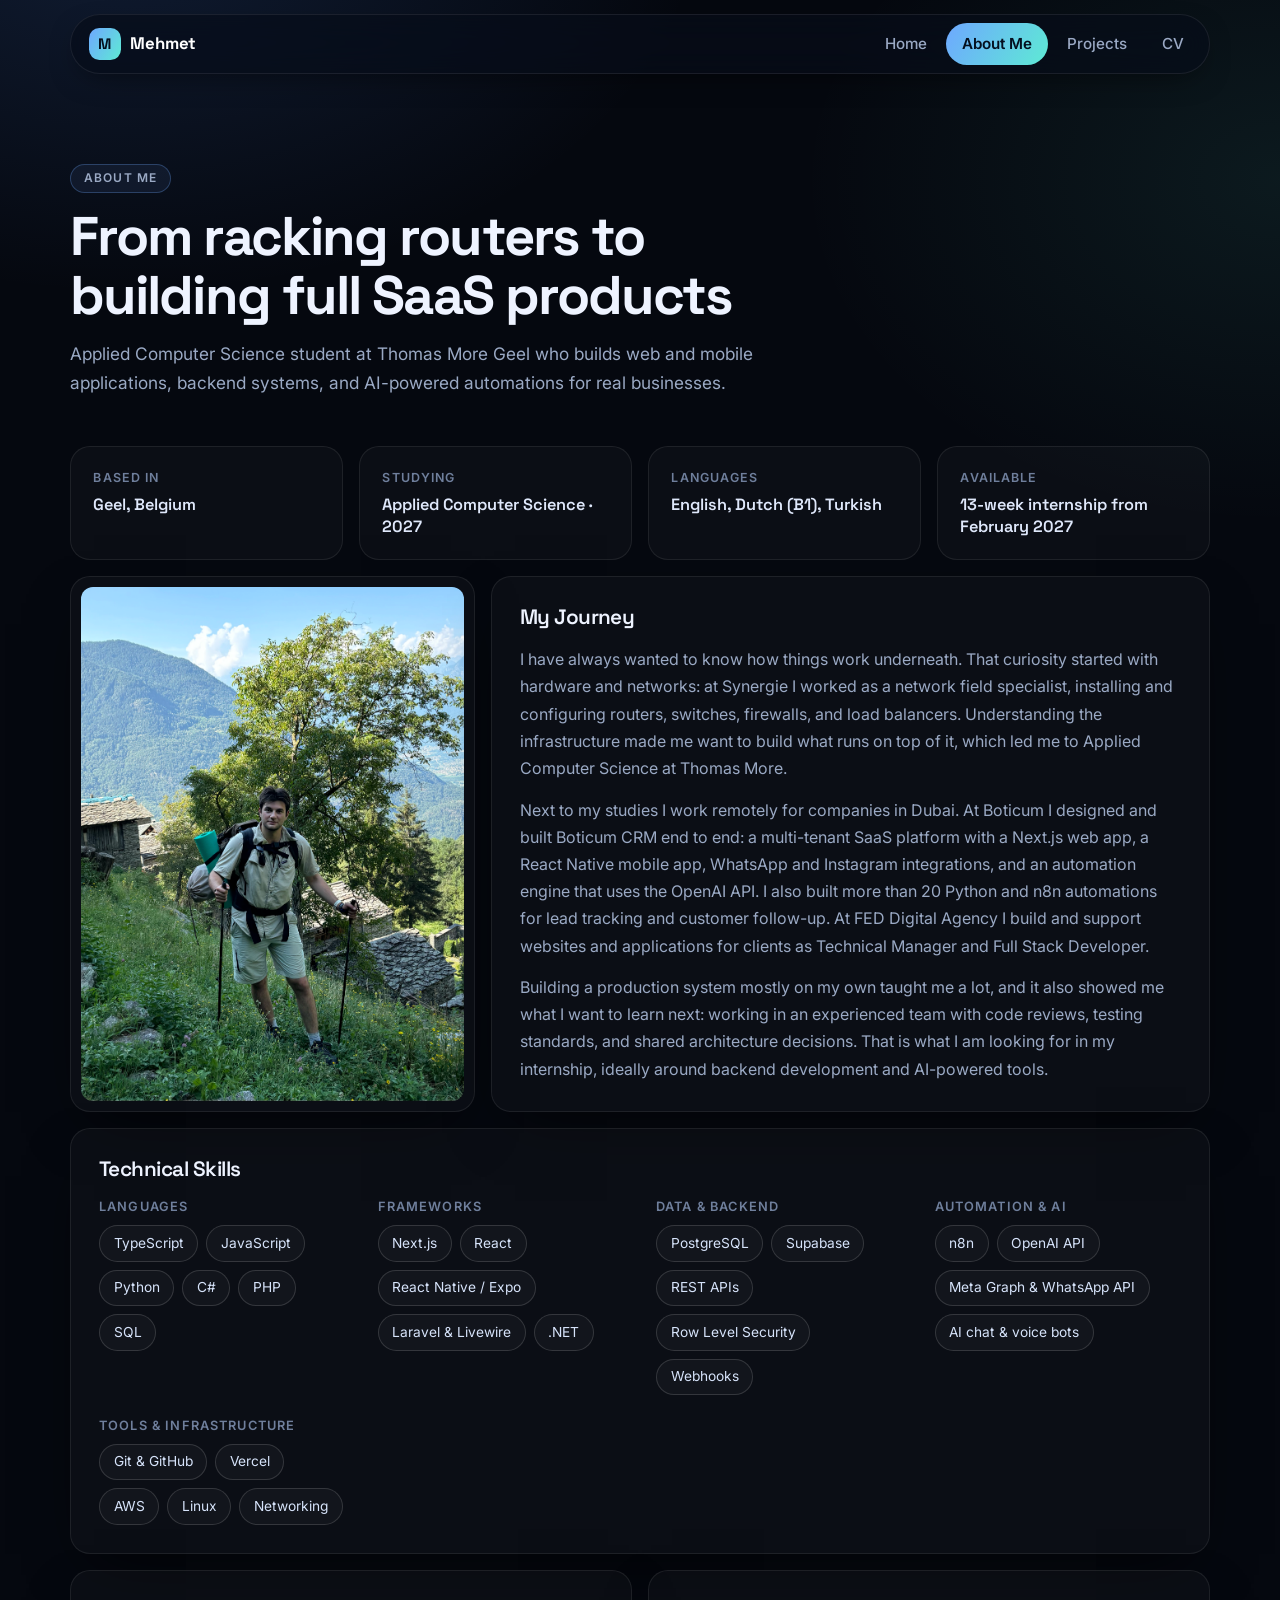
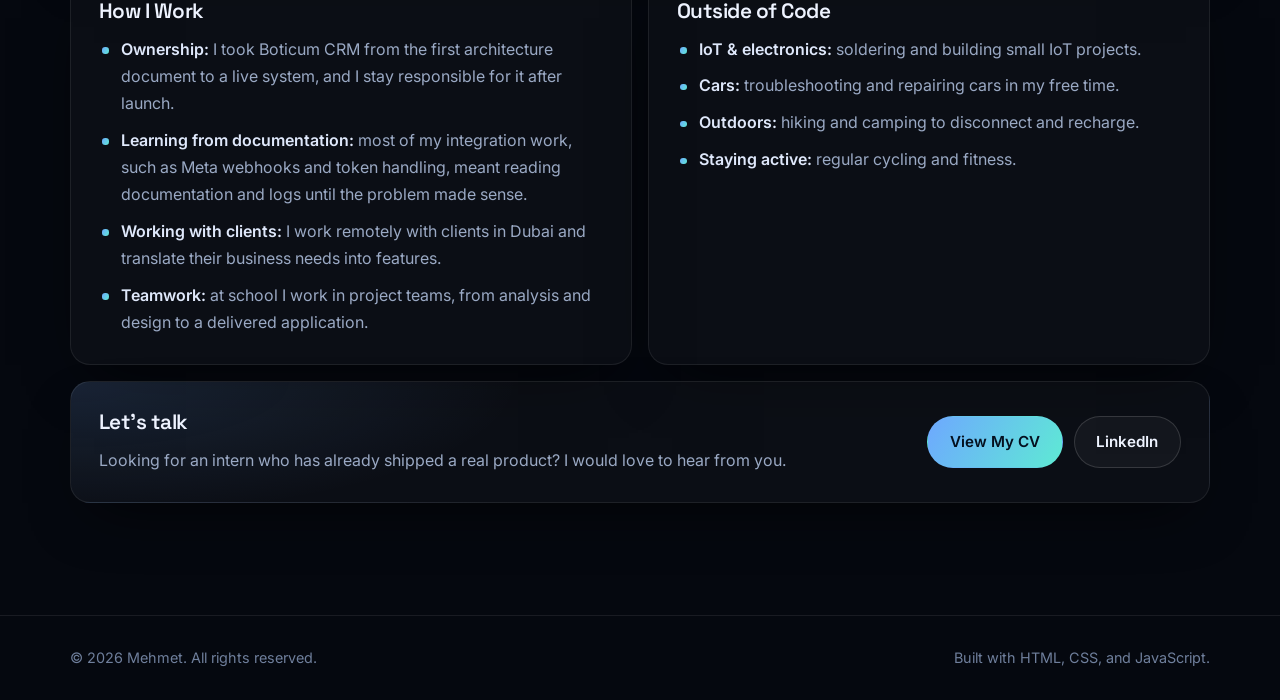
==== commit 9422894f: "Update internship start to February 2027 and refresh CV Co-Authored-By: Claude Opus 5.5 <noreply@ant" ====
--- a/about.html
+++ b/about.html
@@ -51,7 +51,7 @@
         <div class="fact"><span>Based in</span><strong>Geel, Belgium</strong></div>
         <div class="fact"><span>Studying</span><strong>Applied Computer Science · 2027</strong></div>
         <div class="fact"><span>Languages</span><strong>English, Dutch (B1), Turkish</strong></div>
-        <div class="fact"><span>Available</span><strong>13-week internship from March 2027</strong></div>
+        <div class="fact"><span>Available</span><strong>13-week internship from February 2027</strong></div>
       </section>
 
       <section class="about-layout">
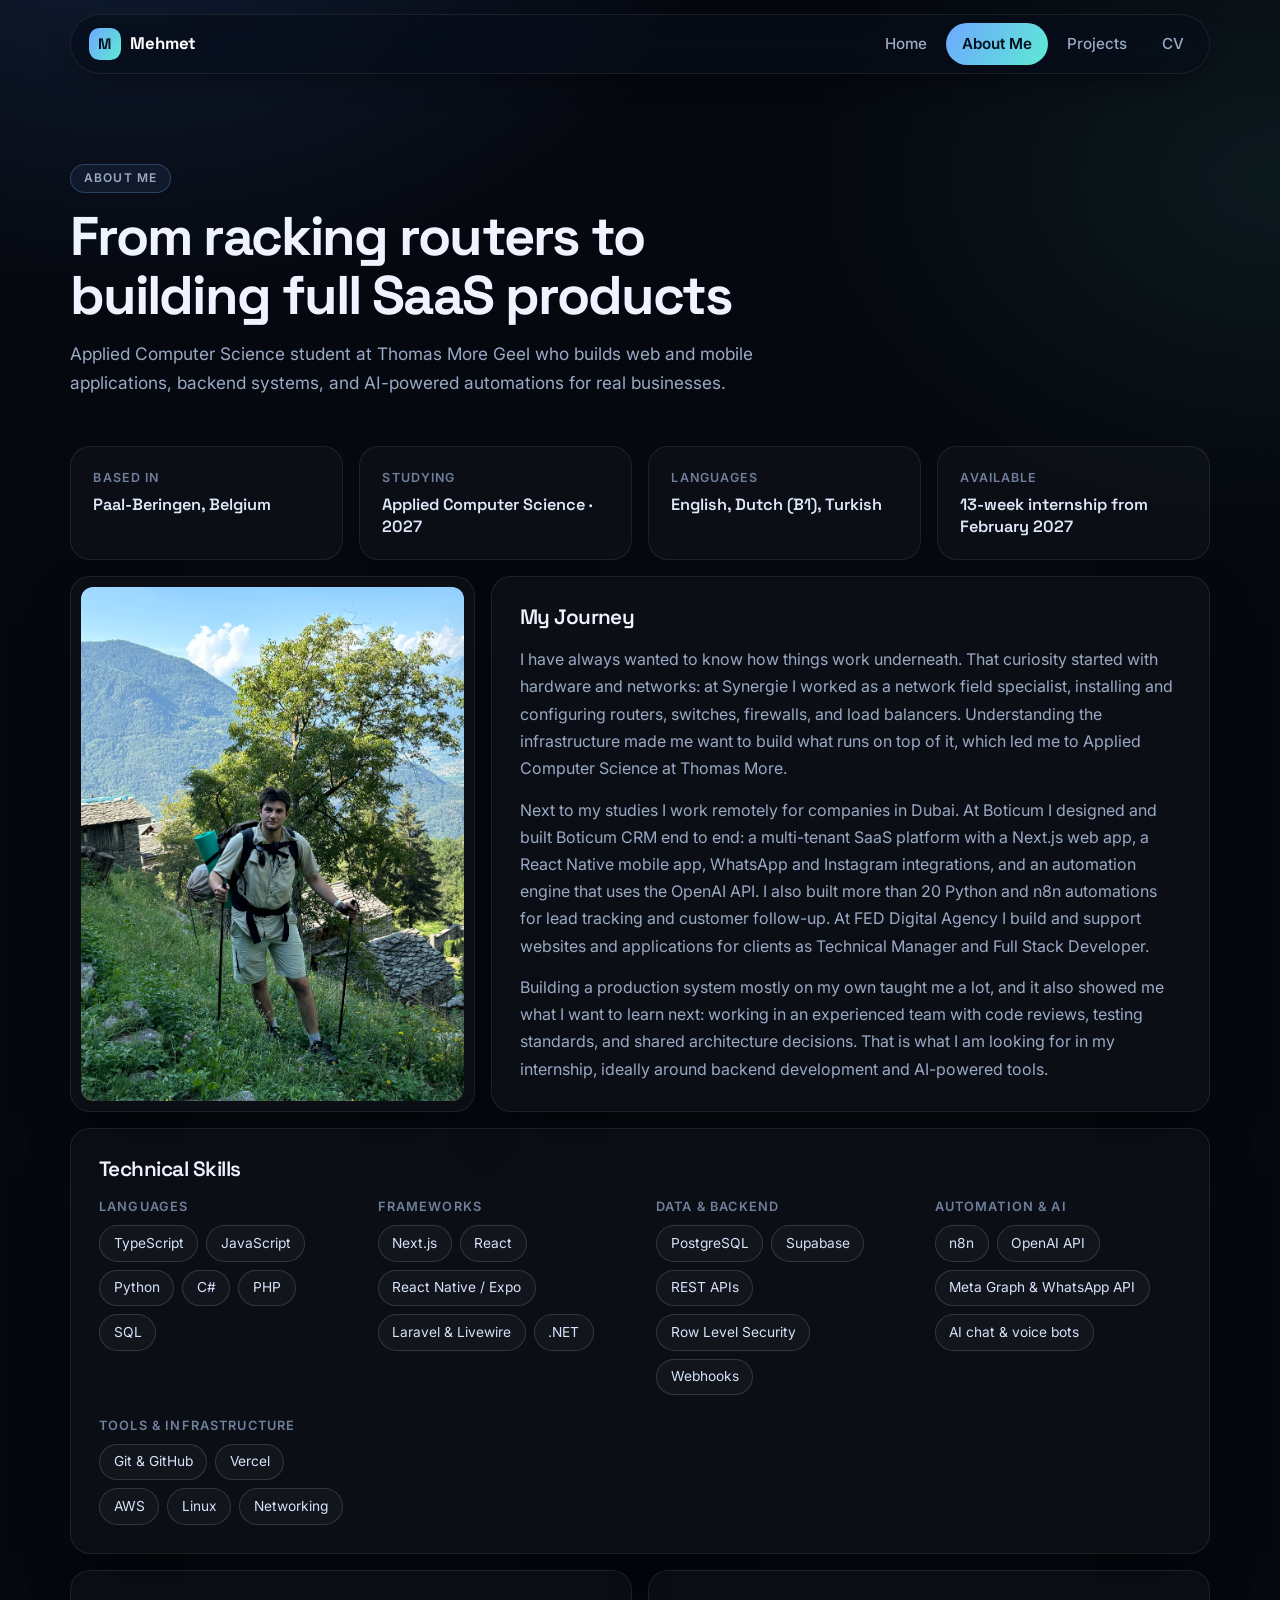
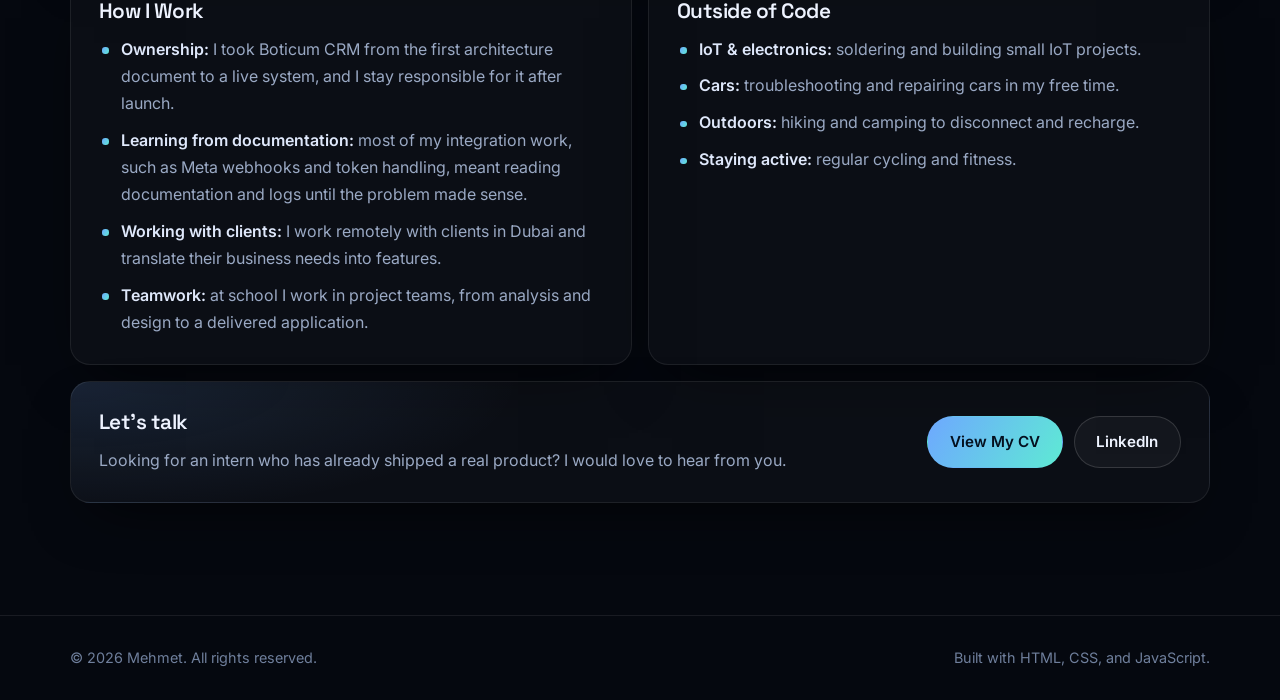
==== commit 41d2300f: "Update CV and location on About page Co-Authored-By: Claude Opus 5.5 <noreply@anthropic.com>" ====
--- a/about.html
+++ b/about.html
@@ -48,7 +48,7 @@
       </section>
 
       <section class="fact-grid" aria-label="At a glance">
-        <div class="fact"><span>Based in</span><strong>Geel, Belgium</strong></div>
+        <div class="fact"><span>Based in</span><strong>Paal-Beringen, Belgium</strong></div>
         <div class="fact"><span>Studying</span><strong>Applied Computer Science · 2027</strong></div>
         <div class="fact"><span>Languages</span><strong>English, Dutch (B1), Turkish</strong></div>
         <div class="fact"><span>Available</span><strong>13-week internship from February 2027</strong></div>
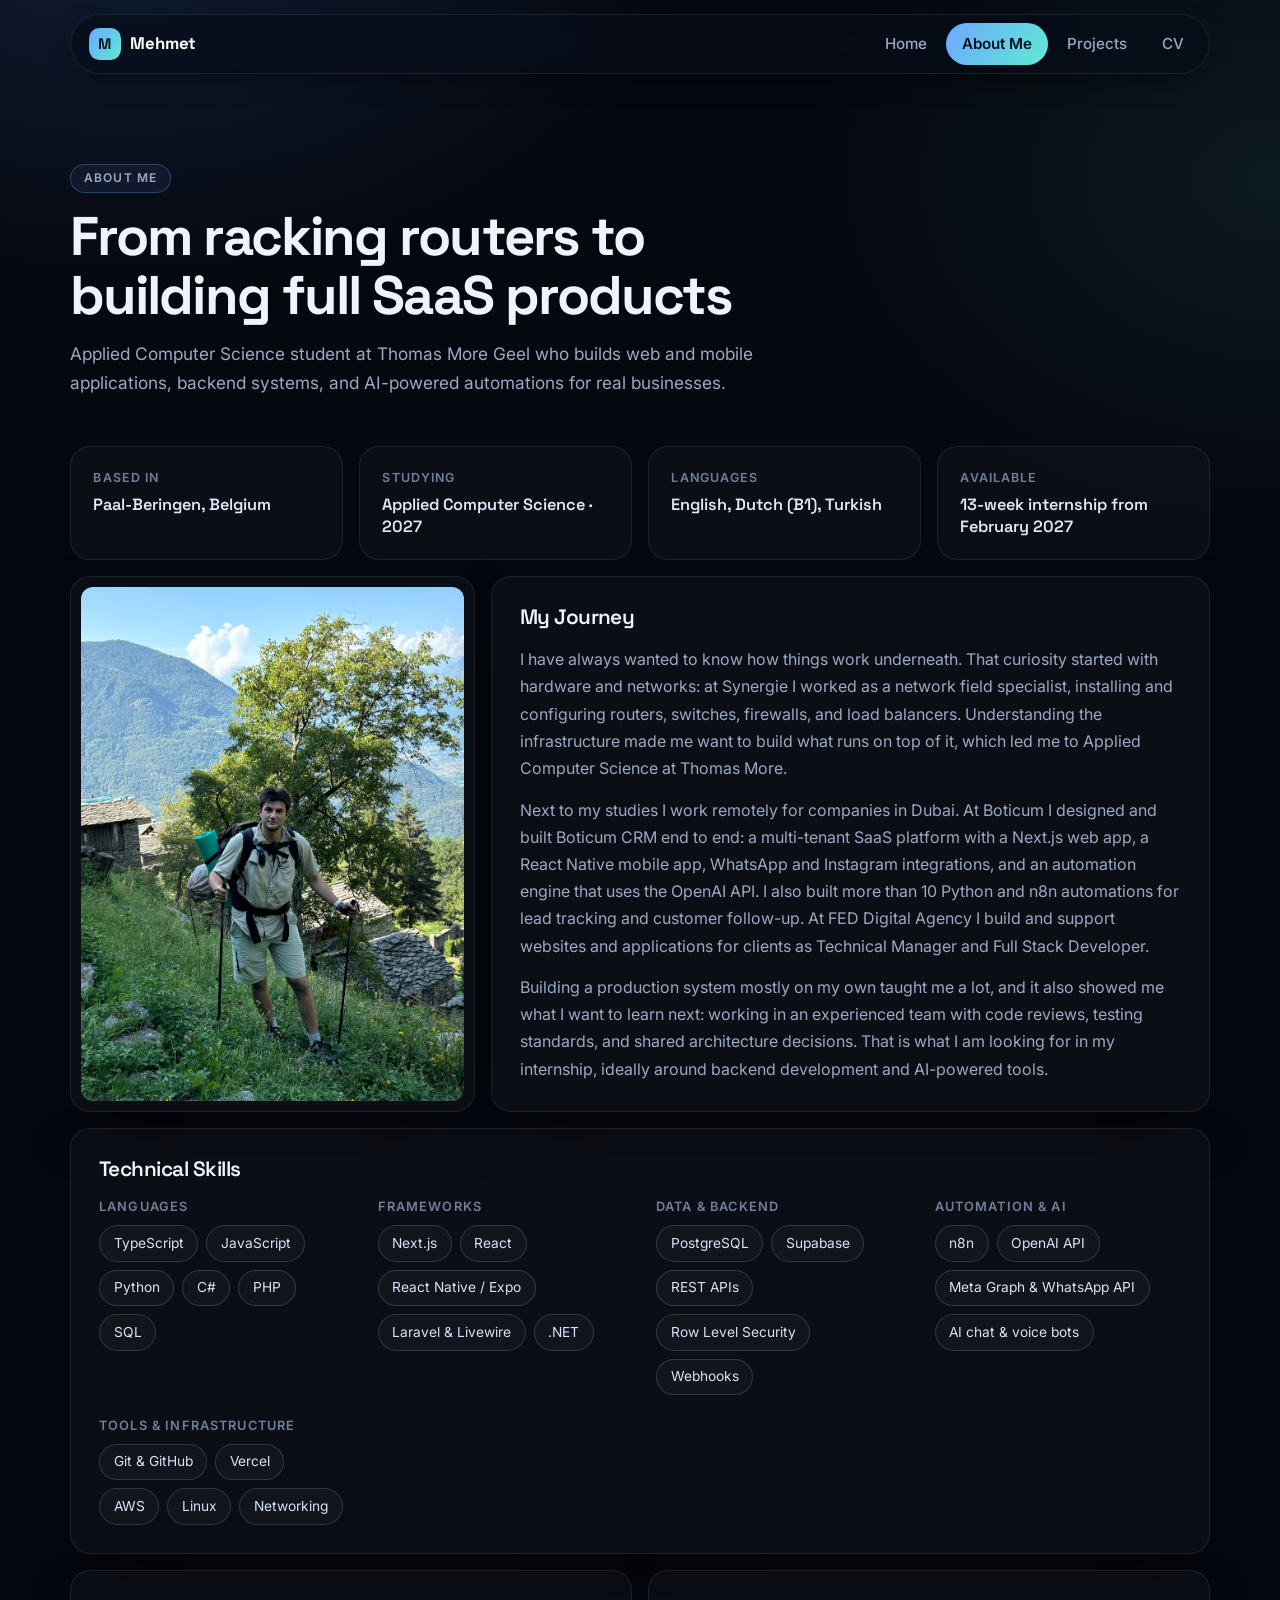
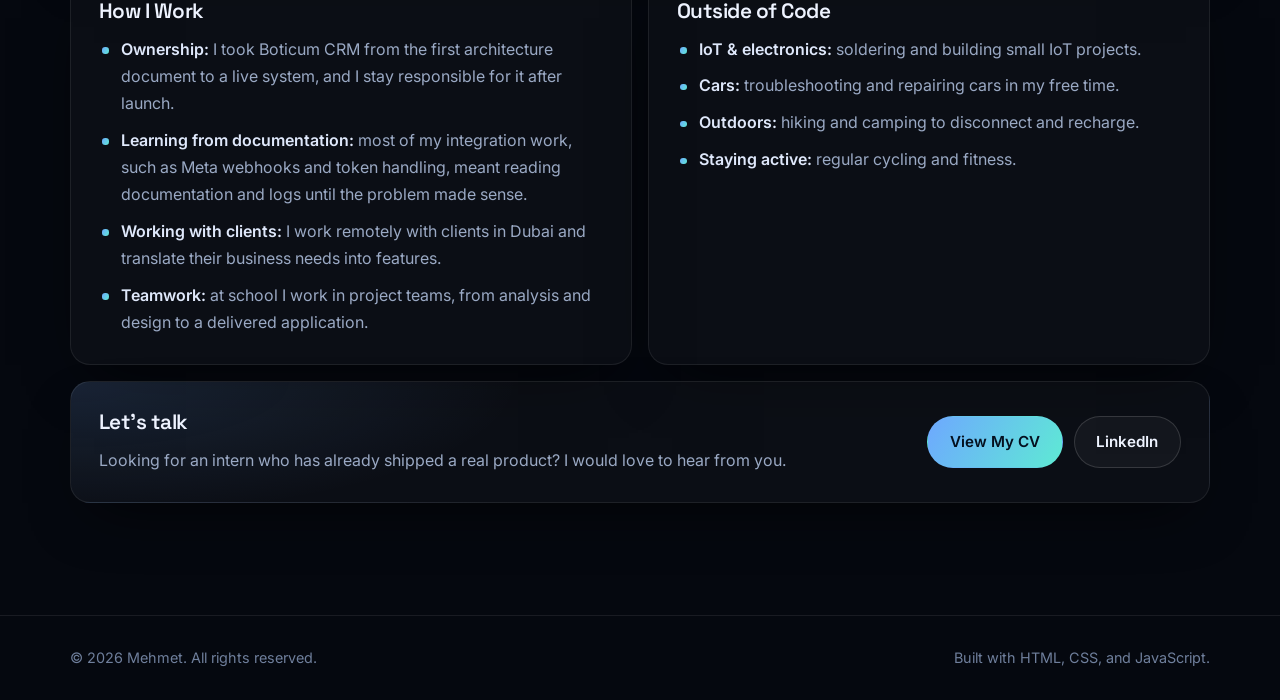
==== commit c66a9e7b: "Update CV and align automation count with it Co-Authored-By: Claude Opus 5.5 <noreply@anthropic.com>" ====
--- a/about.html
+++ b/about.html
@@ -71,7 +71,7 @@
             Next to my studies I work remotely for companies in Dubai. At Boticum I designed and
             built Boticum CRM end to end: a multi-tenant SaaS platform with a Next.js web app, a
             React Native mobile app, WhatsApp and Instagram integrations, and an automation engine
-            that uses the OpenAI API. I also built more than 20 Python and n8n automations for lead
+            that uses the OpenAI API. I also built more than 10 Python and n8n automations for lead
             tracking and customer follow-up. At FED Digital Agency I build and support websites and
             applications for clients as Technical Manager and Full Stack Developer.
           </p>
--- a/css/style.css
+++ b/css/style.css
@@ -1016,3 +1016,61 @@
     transform: none;
   }
 }
+
+/* ---------- Product screenshots ---------- */
+
+.diagram-link-shot {
+  aspect-ratio: 16 / 10;
+  height: auto;
+  background: #0b0d12;
+}
+
+.diagram-link-shot img {
+  object-fit: cover;
+  object-position: top left;
+  background: #0b0d12;
+}
+
+.phone-grid {
+  display: grid;
+  grid-template-columns: repeat(5, minmax(0, 1fr));
+  gap: 1rem;
+  margin-top: 1rem;
+}
+
+.phone-shot {
+  margin: 0;
+  text-align: center;
+}
+
+.phone-shot a {
+  display: block;
+  border-radius: 1.4rem;
+  overflow: hidden;
+  border: 1px solid var(--line-strong);
+  background: #0b0d12;
+  transition: transform 0.2s ease, box-shadow 0.2s ease;
+}
+
+.phone-shot a:hover {
+  transform: translateY(-3px);
+  box-shadow: 0 16px 30px -12px rgba(0, 0, 0, 0.6);
+}
+
+.phone-shot figcaption {
+  margin-top: 0.6rem;
+  font-size: 0.86rem;
+  color: #c6d4ee;
+}
+
+@media (max-width: 980px) {
+  .phone-grid {
+    grid-template-columns: repeat(3, minmax(0, 1fr));
+  }
+}
+
+@media (max-width: 560px) {
+  .phone-grid {
+    grid-template-columns: repeat(2, minmax(0, 1fr));
+  }
+}
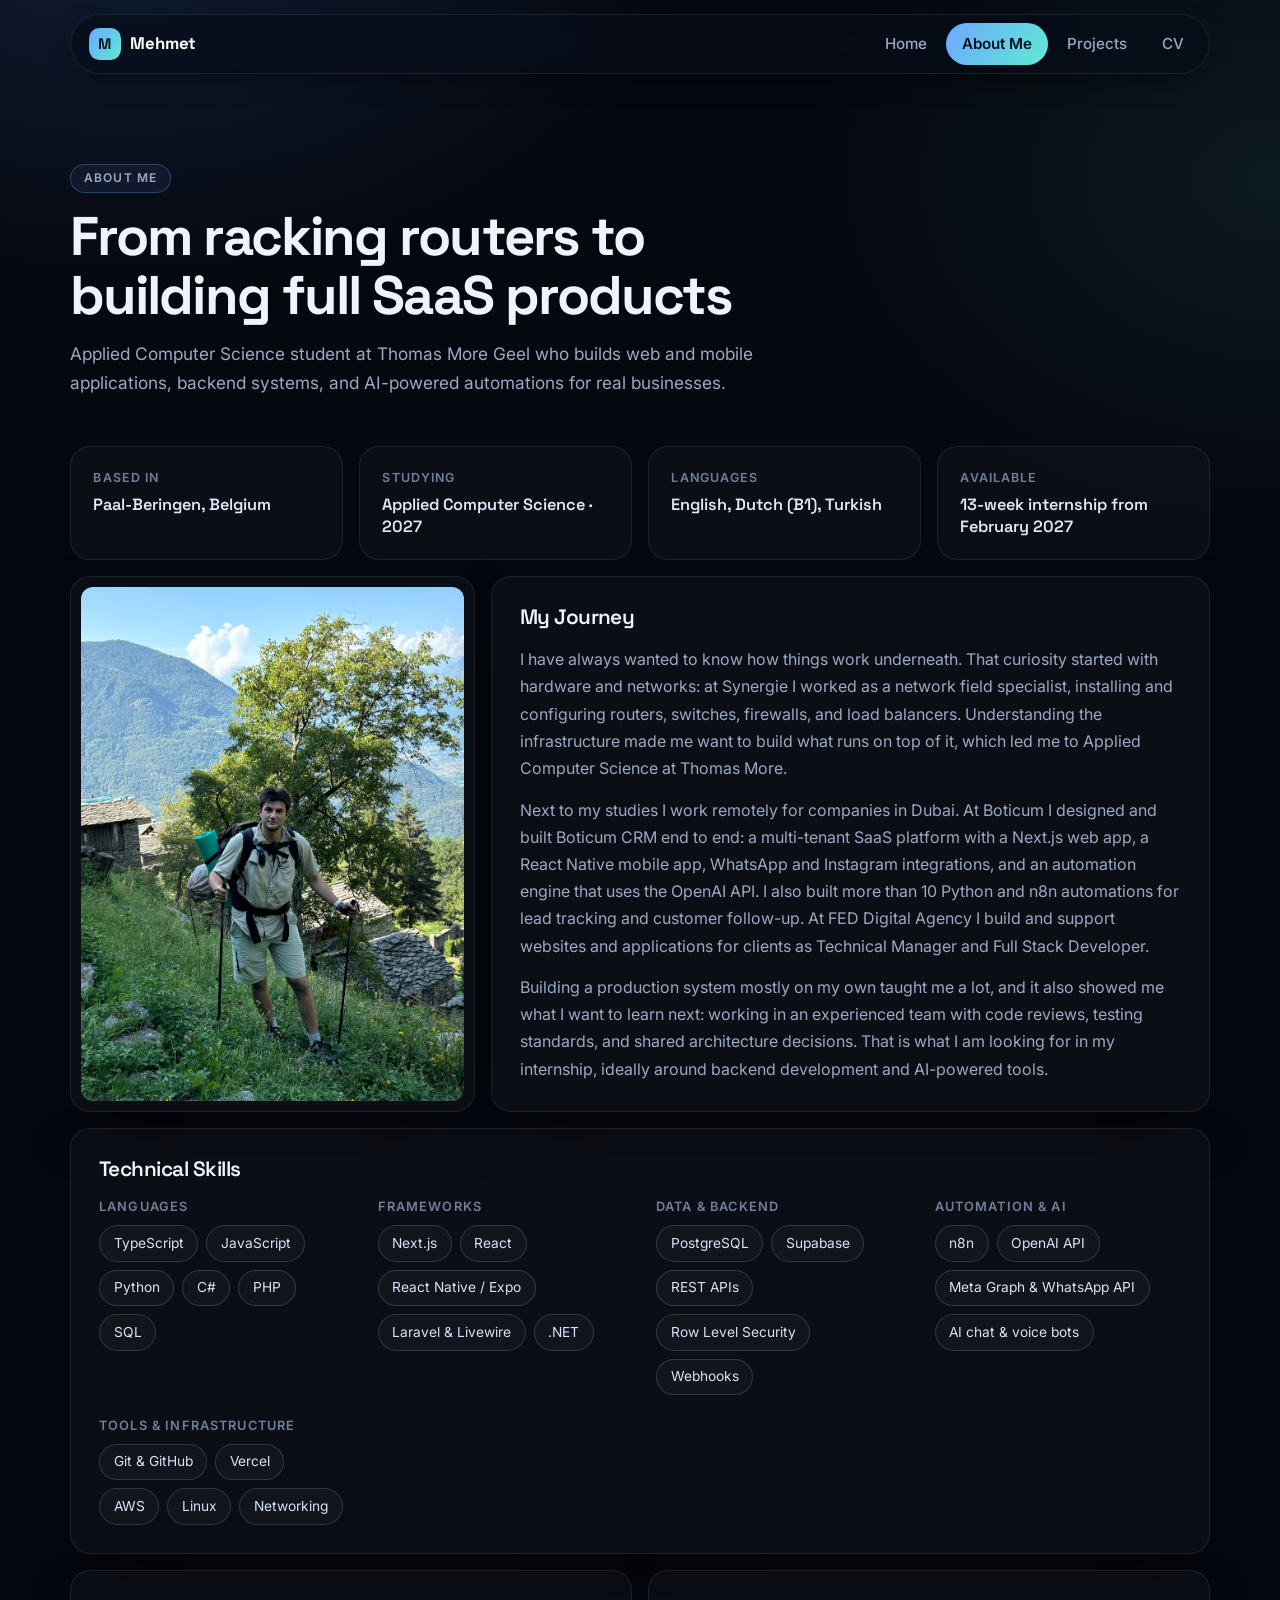
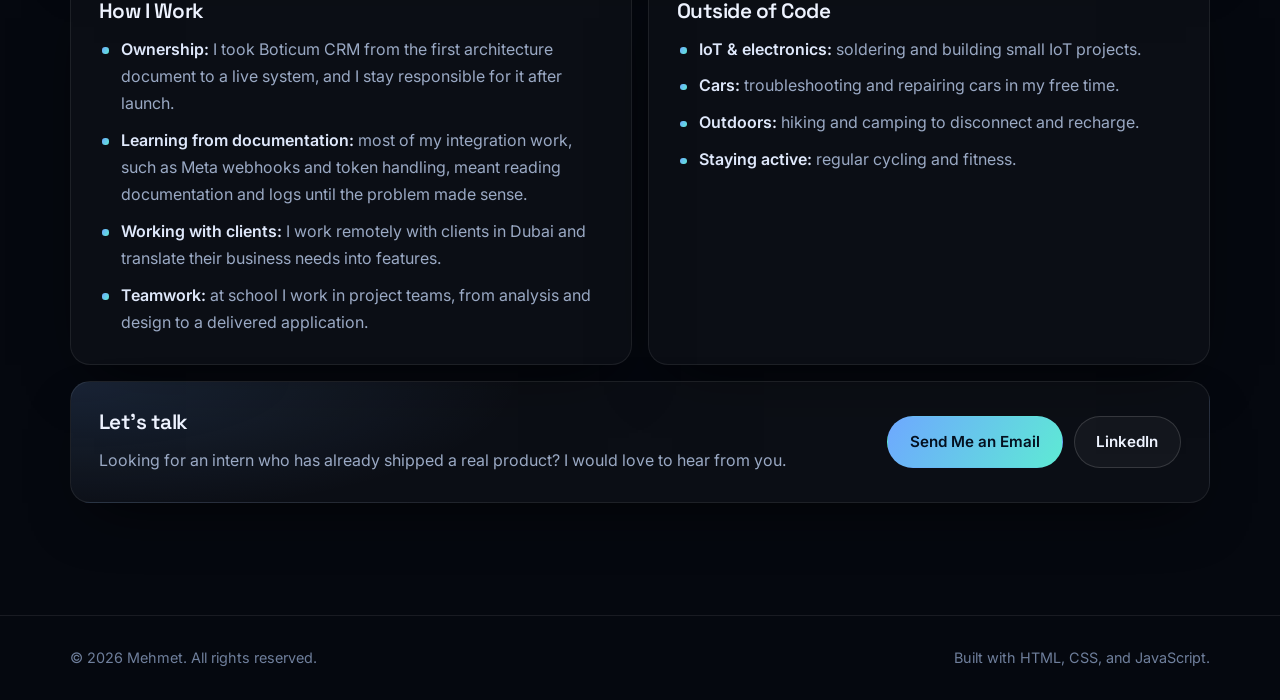
==== commit 6a3fe0c7: "Replace CV button with email in About call-to-action Co-Authored-By: Claude Opus 5.5 <noreply@anthro" ====
--- a/about.html
+++ b/about.html
@@ -189,7 +189,7 @@
           <p>Looking for an intern who has already shipped a real product? I would love to hear from you.</p>
         </div>
         <div class="hero-actions">
-          <a class="btn" href="cv.html">View My CV</a>
+          <a class="btn" href="mailto:mhmt.23.ali@gmail.com">Send Me an Email</a>
           <a class="btn btn-ghost" href="https://www.linkedin.com/in/mehmet-gormez" target="_blank" rel="noopener noreferrer">LinkedIn</a>
         </div>
       </section>
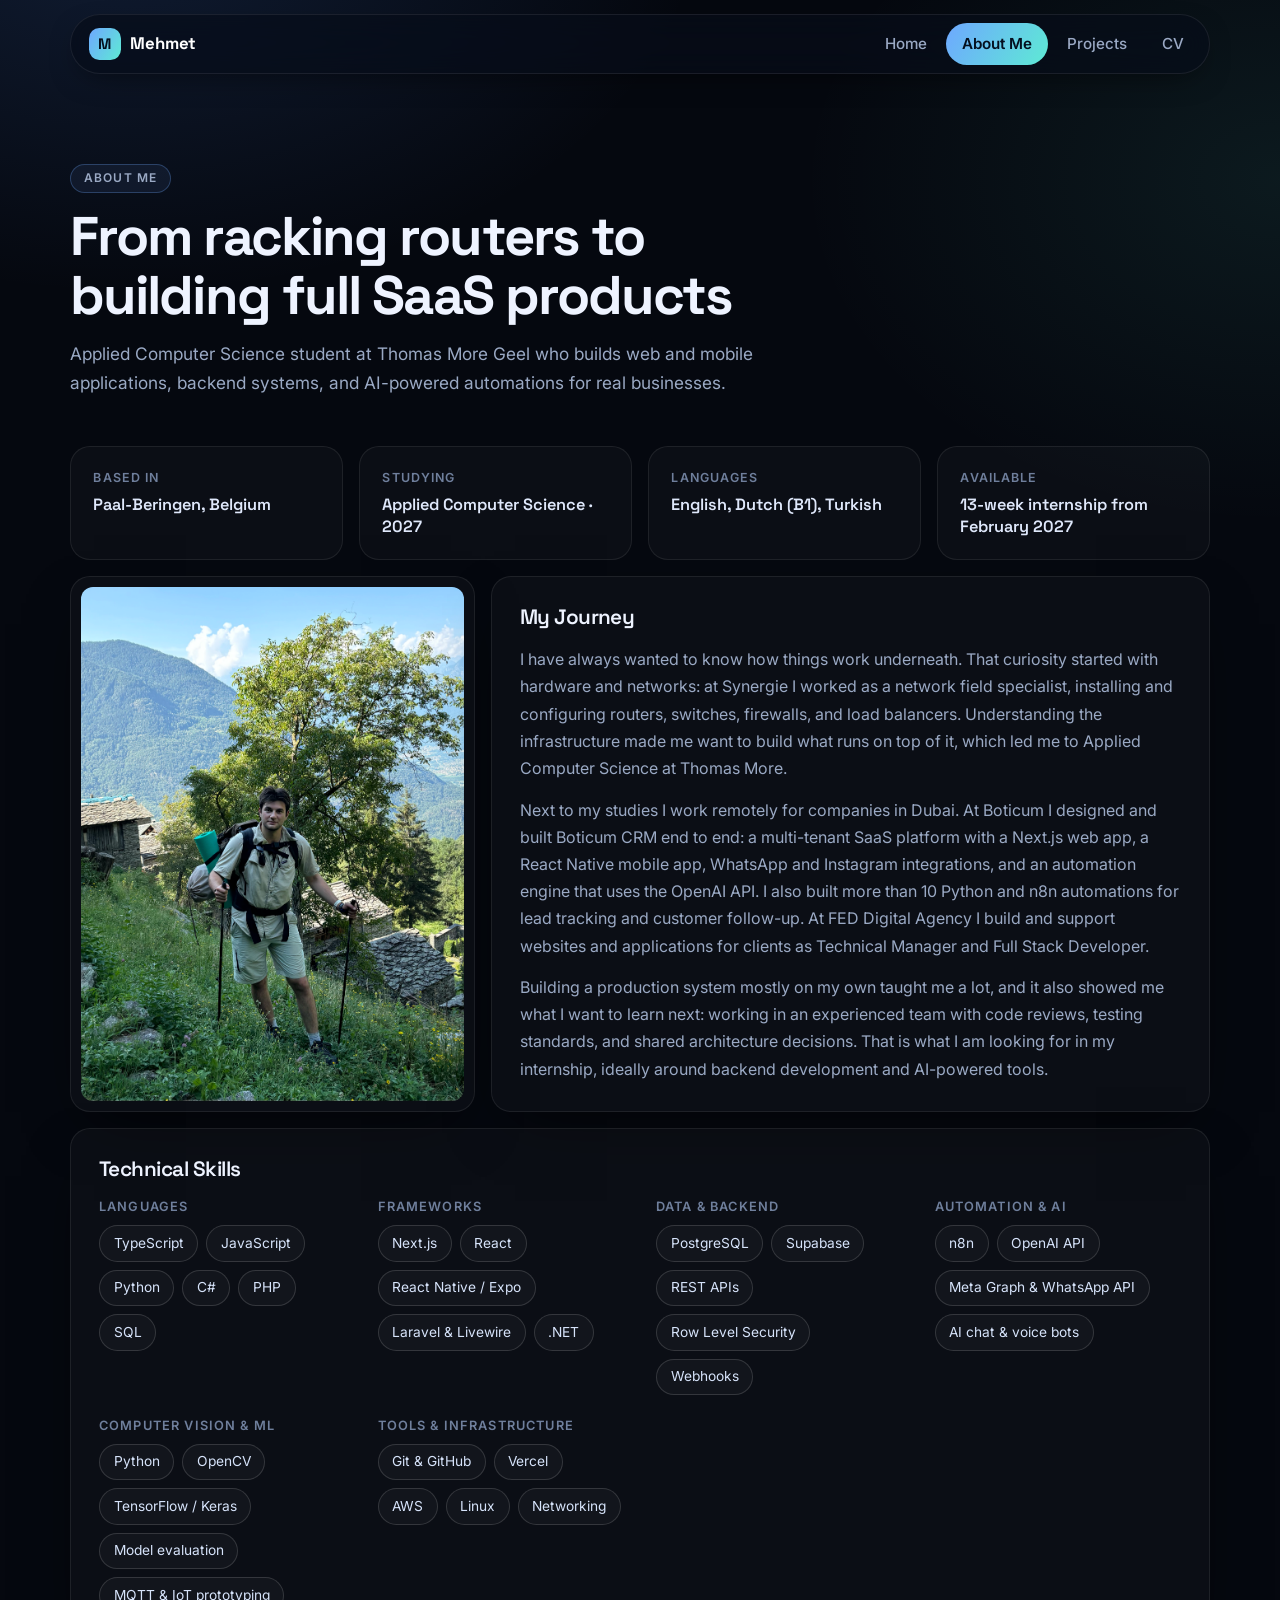
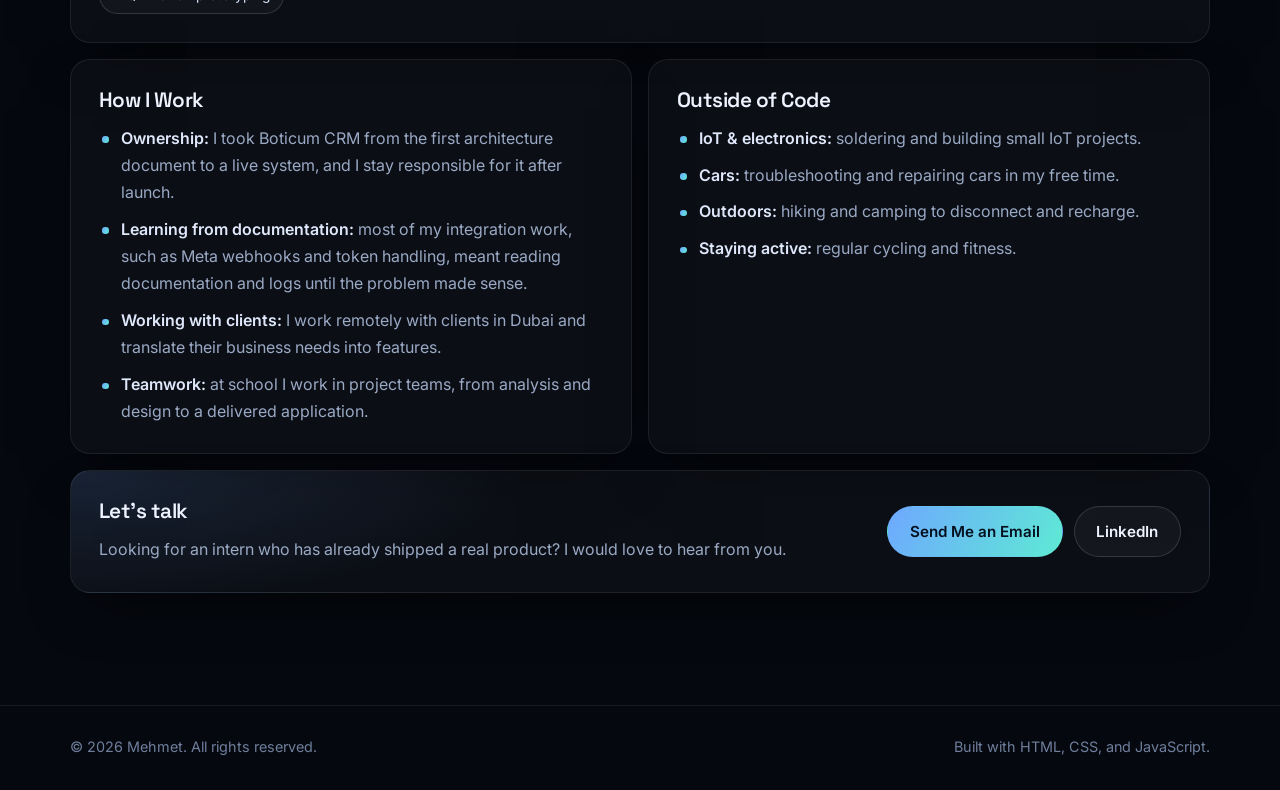
==== commit 36e01524: "Add Lizard Classification, Smart House and Endangered Animal Recognition projects Co-Authored-By: Cl" ====
--- a/about.html
+++ b/about.html
@@ -128,6 +128,16 @@
             </div>
           </div>
           <div>
+            <h3>Computer Vision &amp; ML</h3>
+            <div class="chip-wrap">
+              <span class="chip">Python</span>
+              <span class="chip">OpenCV</span>
+              <span class="chip">TensorFlow / Keras</span>
+              <span class="chip">Model evaluation</span>
+              <span class="chip">MQTT &amp; IoT prototyping</span>
+            </div>
+          </div>
+          <div>
             <h3>Tools &amp; Infrastructure</h3>
             <div class="chip-wrap">
               <span class="chip">Git &amp; GitHub</span>
--- a/css/style.css
+++ b/css/style.css
@@ -1074,3 +1074,124 @@
     grid-template-columns: repeat(2, minmax(0, 1fr));
   }
 }
+
+/* ---------- Results tables & workflow diagrams ---------- */
+
+.sr-only {
+  position: absolute;
+  width: 1px;
+  height: 1px;
+  padding: 0;
+  margin: -1px;
+  overflow: hidden;
+  clip: rect(0, 0, 0, 0);
+  white-space: nowrap;
+  border: 0;
+}
+
+.result-note {
+  margin-top: 0.85rem;
+  color: var(--muted);
+  font-size: 0.92rem;
+}
+
+.table-wrap {
+  margin-top: 0.8rem;
+  overflow-x: auto;
+  border: 1px solid var(--line);
+  border-radius: 0.9rem;
+}
+
+.data-table {
+  width: 100%;
+  border-collapse: collapse;
+  font-size: 0.92rem;
+  min-width: 30rem;
+}
+
+.data-table th,
+.data-table td {
+  padding: 0.6rem 0.85rem;
+  text-align: right;
+  border-bottom: 1px solid var(--line);
+  font-variant-numeric: tabular-nums;
+}
+
+.data-table th:first-child {
+  text-align: left;
+}
+
+.data-table thead th {
+  color: var(--muted);
+  font-weight: 600;
+  background: rgba(255, 255, 255, 0.03);
+}
+
+.data-table tbody th {
+  font-weight: 500;
+  color: #c6d4ee;
+}
+
+.data-table tbody tr:last-child th,
+.data-table tbody tr:last-child td {
+  border-bottom: 0;
+}
+
+.flow-figure {
+  margin: 1.1rem 0 0;
+  padding: 0.9rem;
+  border: 1px solid var(--line);
+  border-radius: 1rem;
+  background: rgba(255, 255, 255, 0.02);
+}
+
+.flow-figure figcaption {
+  font-size: 0.88rem;
+  font-weight: 500;
+  color: #c6d4ee;
+  margin-bottom: 0.7rem;
+}
+
+.flow {
+  list-style: none;
+  margin: 0;
+  padding: 0;
+  display: flex;
+  flex-wrap: wrap;
+  align-items: center;
+  gap: 0.5rem;
+}
+
+.flow li {
+  padding: 0.5rem 0.9rem;
+  border: 1px solid var(--line-strong);
+  border-radius: 0.75rem;
+  background: rgba(110, 168, 255, 0.08);
+  font-size: 0.92rem;
+  font-weight: 500;
+}
+
+.flow li + li::before {
+  content: "→";
+  margin-right: 0.6rem;
+  color: var(--accent);
+}
+
+@media (max-width: 560px) {
+  .flow {
+    flex-direction: column;
+    align-items: stretch;
+  }
+
+  .flow li + li::before {
+    content: "↓";
+  }
+}
+
+.diagram-grid-single {
+  grid-template-columns: minmax(0, 1fr);
+}
+
+.diagram-link-auto img {
+  height: auto;
+}
